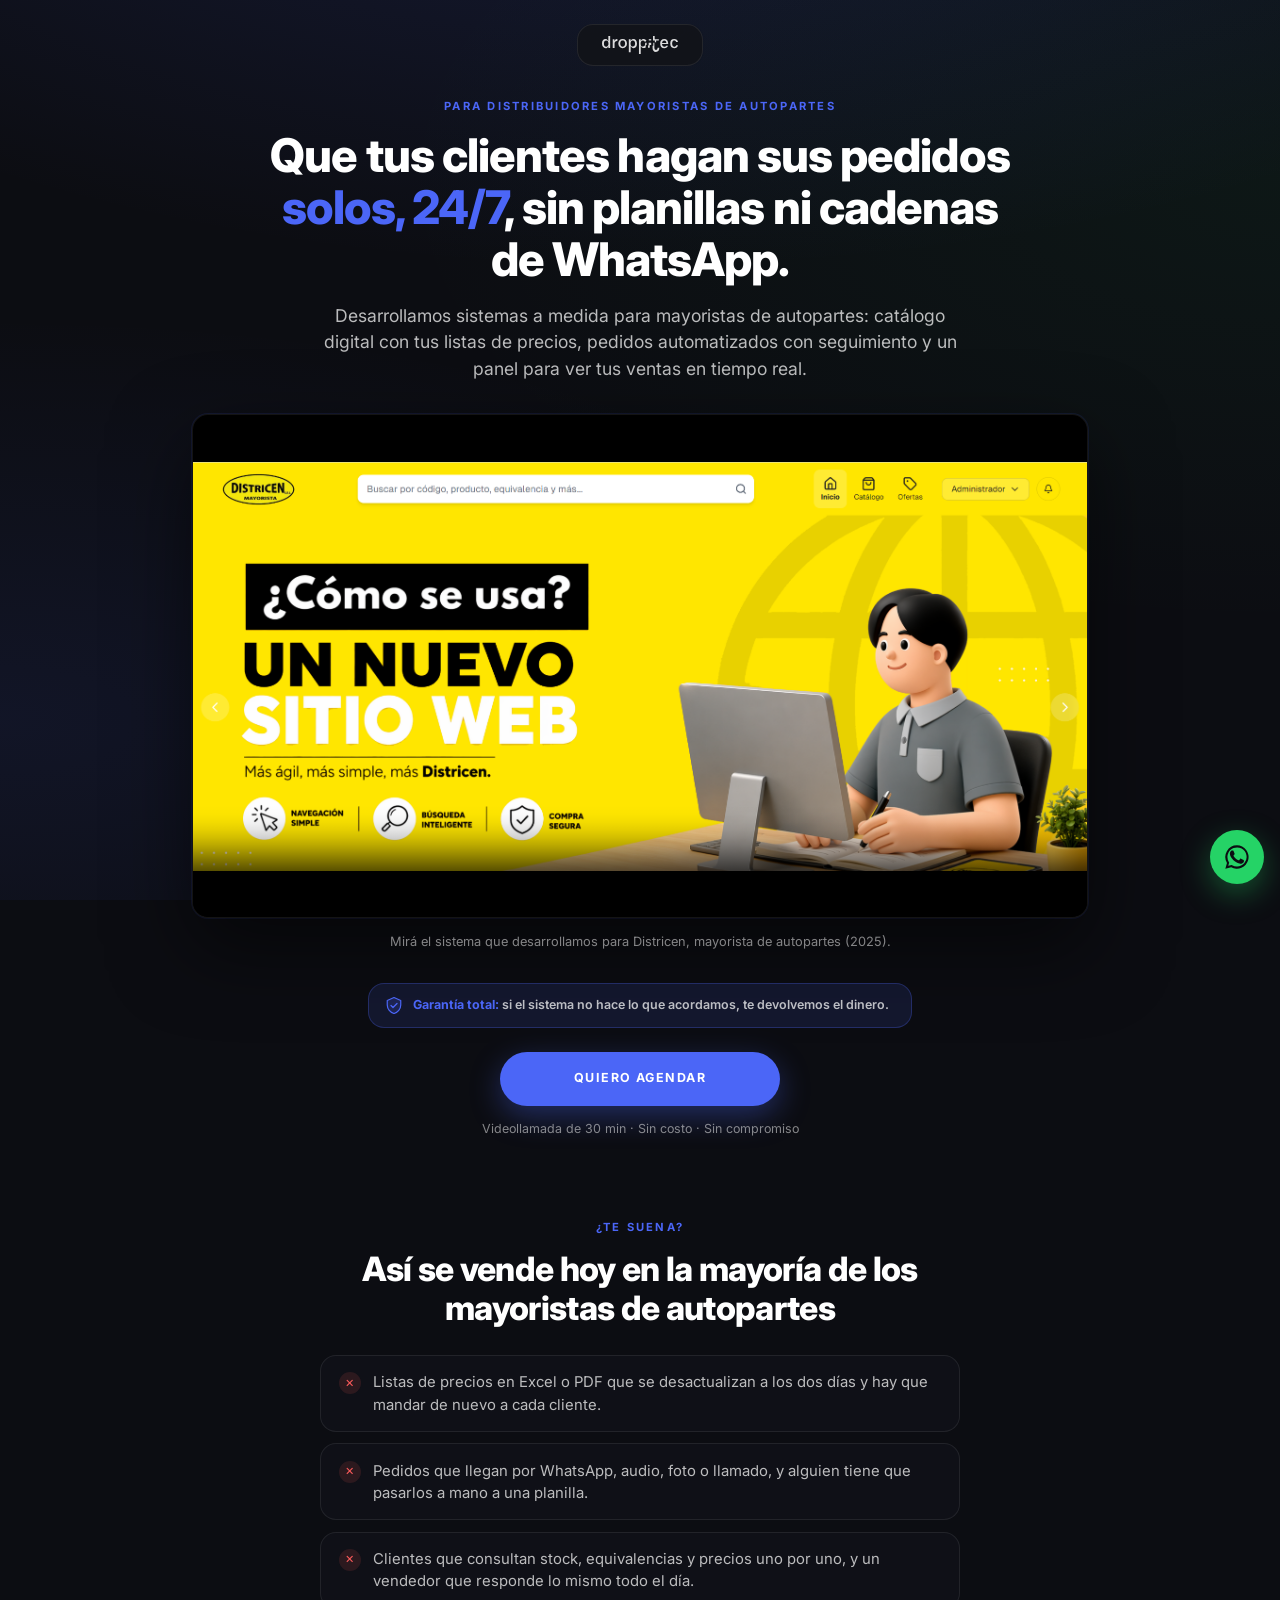
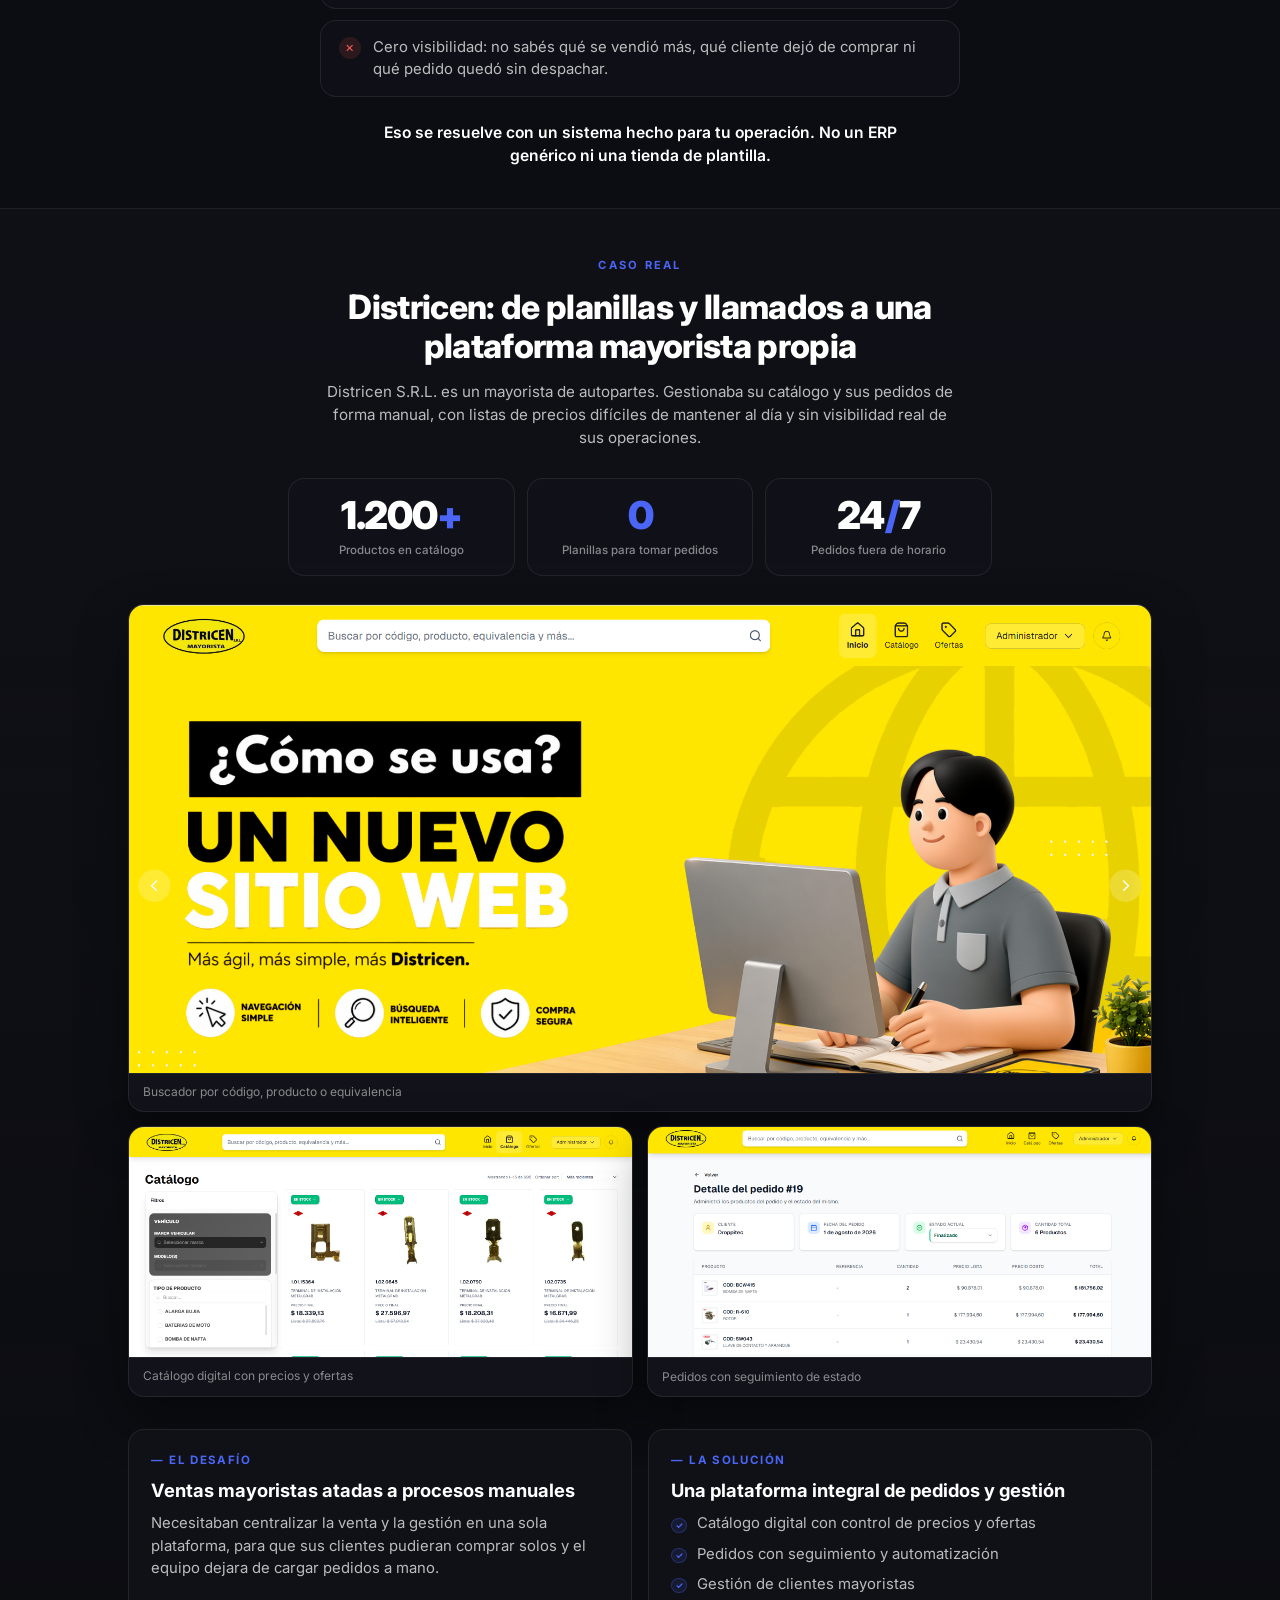
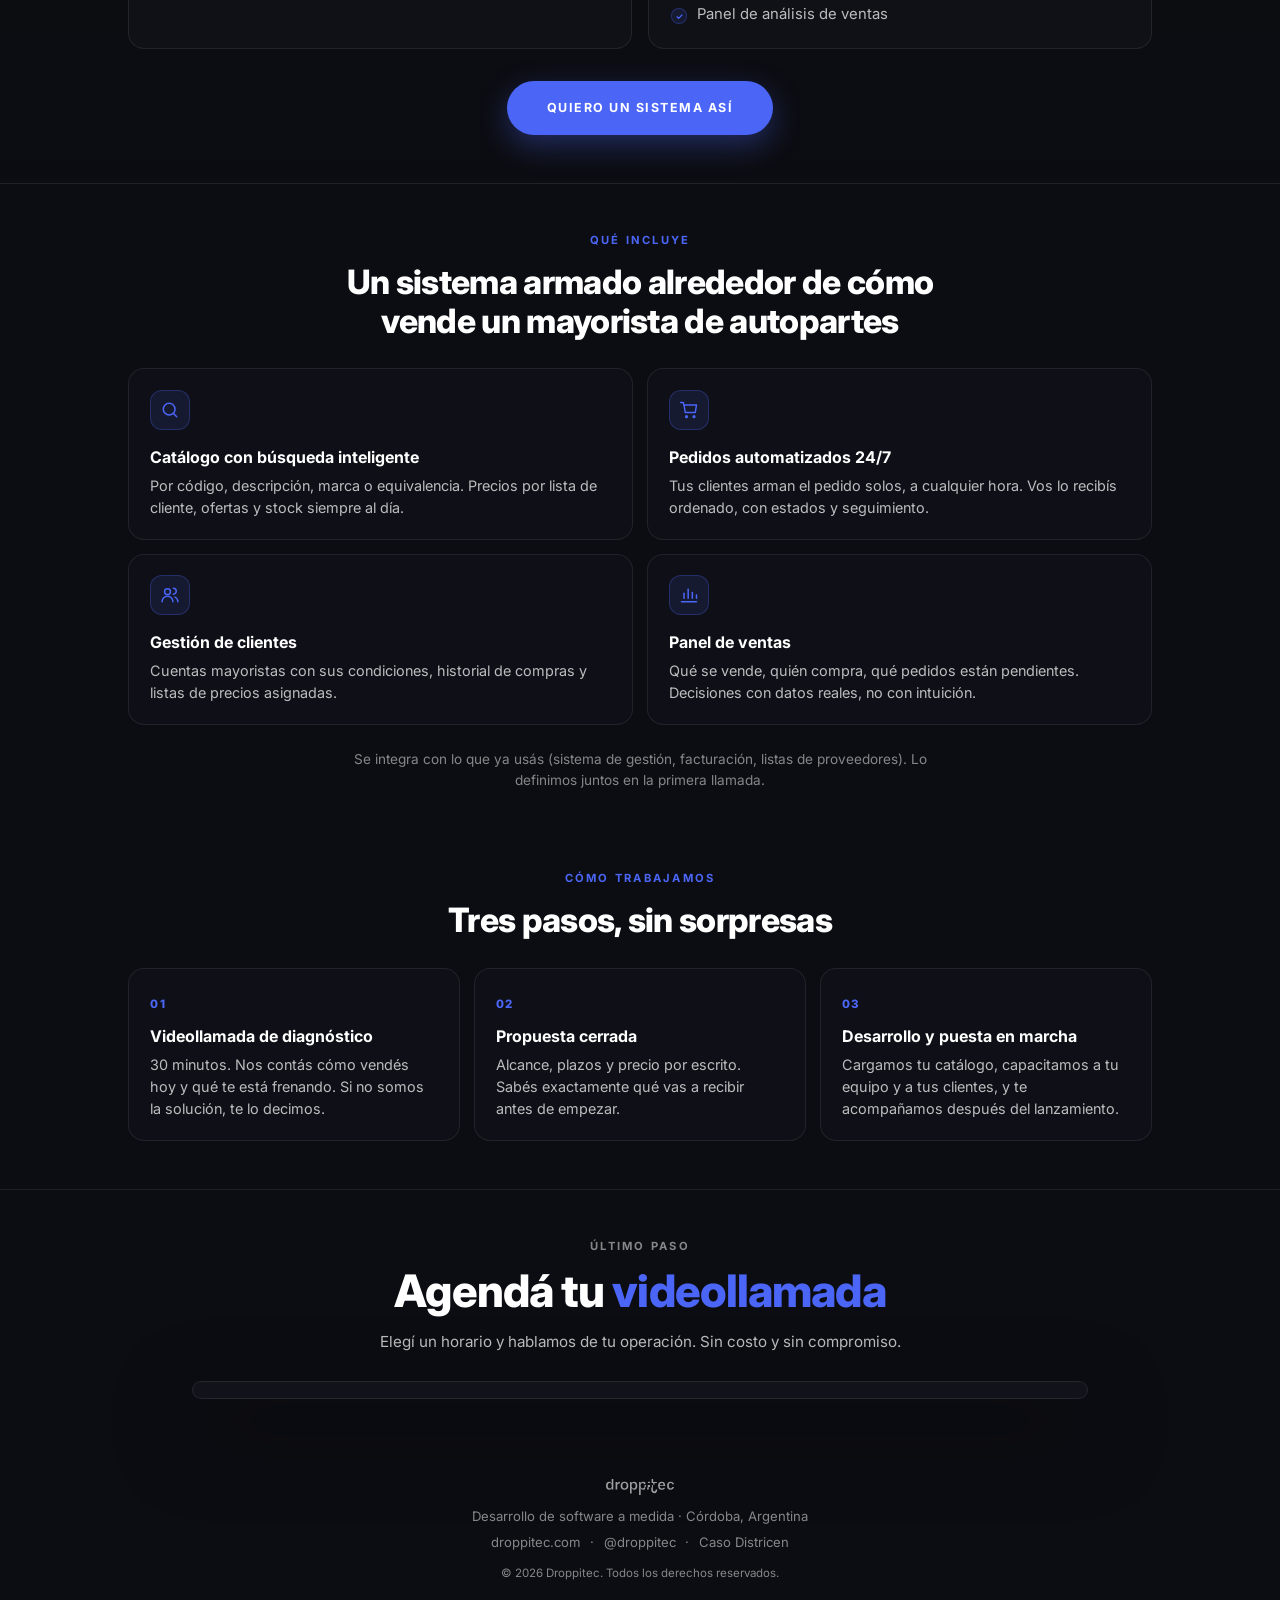
==== index.html @ 531bd997 "landing embudo" ====
<!DOCTYPE html>
<html lang="es">
<head>
  <meta charset="UTF-8">
  <meta name="viewport" content="width=device-width, initial-scale=1.0">
  <title>Sistemas para mayoristas de autopartes | Droppitec</title>
  <meta name="description" content="Desarrollamos sistemas a medida para distribuidores mayoristas de autopartes: catálogo digital, pedidos automatizados 24/7, gestión de clientes y panel de ventas. Caso real: Districen.">
  <meta property="og:title" content="Sistemas a medida para mayoristas de autopartes | Droppitec">
  <meta property="og:description" content="Que tus clientes hagan sus pedidos solos, 24/7, sin planillas ni WhatsApp. Mirá cómo lo hicimos con Districen.">
  <meta property="og:type" content="website">
  <link rel="icon" href="assets/favicon.svg" type="image/svg+xml">
  <link rel="preconnect" href="https://fonts.googleapis.com">
  <link rel="preconnect" href="https://fonts.gstatic.com" crossorigin>
  <link href="https://fonts.googleapis.com/css2?family=Inter:wght@400;500;600;700;800;900&display=swap" rel="stylesheet">
  <link rel="stylesheet" href="styles.css">
</head>
<body>
  <div class="bg"></div>

  <main class="root">

    <!-- BADGE -->
    <section class="section section-badge">
      <div class="inner">
        <a class="badge" href="https://droppitec.com" target="_blank" rel="noopener">
          <img src="assets/droppitec-logo-blanco.svg" alt="Droppitec" class="badge-logo">
        </a>
      </div>
    </section>

    <!-- HERO -->
    <section class="section section-hero">
      <div class="inner">
        <p class="eyebrow">Para distribuidores mayoristas de autopartes</p>
        <h1 class="h1">
          Que tus clientes hagan sus pedidos <span class="accent">solos, 24/7</span>,
          sin planillas ni cadenas de WhatsApp.
        </h1>
        <p class="lead">
          Desarrollamos sistemas a medida para mayoristas de autopartes: catálogo digital con tus listas de precios,
          pedidos automatizados con seguimiento y un panel para ver tus ventas en tiempo real.
        </p>
      </div>
    </section>

    <!-- VSL -->
    <section class="section section-vsl">
      <div class="inner">
        <div class="vsl-wrap" id="vsl">
          <!--
            Reemplazá el <video> por el embed de tu VSL (YouTube, Vimeo, Vturb, etc.).
            Mientras tanto, se muestra el video de portada del caso Districen.
          -->
          <video class="vsl-video" controls playsinline preload="metadata" poster="assets/districen-home1.png">
            <source src="assets/districen-portada.mp4" type="video/mp4">
            Tu navegador no soporta video HTML5.
          </video>
        </div>
        <p class="vsl-caption">Mirá el sistema que desarrollamos para Districen, mayorista de autopartes (2025).</p>
      </div>
    </section>

    <!-- GUARANTEE -->
    <section class="section section-guarantee">
      <div class="inner">
        <div class="guarantee-card">
          <svg class="guarantee-icon" viewBox="0 0 18 18" fill="none" xmlns="http://www.w3.org/2000/svg" aria-hidden="true">
            <path d="M9 1.5L2.25 4.5V9C2.25 12.9 5.25 16.55 9 17.5C12.75 16.55 15.75 12.9 15.75 9V4.5L9 1.5Z" fill="rgba(75,102,247,0.18)" stroke="currentColor" stroke-width="1.2" stroke-linejoin="round"/>
            <path d="M6 9.5L8 11.5L12 7.5" stroke="currentColor" stroke-width="1.3" stroke-linecap="round" stroke-linejoin="round"/>
          </svg>
          <p class="guarantee-title"><strong>Garantía total:</strong> si el sistema no hace lo que acordamos, te devolvemos el dinero.</p>
        </div>
      </div>
    </section>

    <!-- CTA -->
    <section class="section section-cta">
      <div class="inner">
        <a class="btn btn-wide" href="#agendar">Quiero agendar</a>
        <p class="cta-note">Videollamada de 30 min · Sin costo · Sin compromiso</p>
      </div>
    </section>

    <!-- PAINS -->
    <section class="section section-pains">
      <div class="inner">
        <p class="eyebrow">¿Te suena?</p>
        <h2 class="h2">Así se vende hoy en la mayoría de los mayoristas de autopartes</h2>
        <ul class="pain-list">
          <li class="pain">
            <span class="pain-x" aria-hidden="true">✕</span>
            <span>Listas de precios en Excel o PDF que se desactualizan a los dos días y hay que mandar de nuevo a cada cliente.</span>
          </li>
          <li class="pain">
            <span class="pain-x" aria-hidden="true">✕</span>
            <span>Pedidos que llegan por WhatsApp, audio, foto o llamado, y alguien tiene que pasarlos a mano a una planilla.</span>
          </li>
          <li class="pain">
            <span class="pain-x" aria-hidden="true">✕</span>
            <span>Clientes que consultan stock, equivalencias y precios uno por uno, y un vendedor que responde lo mismo todo el día.</span>
          </li>
          <li class="pain">
            <span class="pain-x" aria-hidden="true">✕</span>
            <span>Cero visibilidad: no sabés qué se vendió más, qué cliente dejó de comprar ni qué pedido quedó sin despachar.</span>
          </li>
        </ul>
        <p class="pain-close">Eso se resuelve con un sistema hecho para tu operación. No un ERP genérico ni una tienda de plantilla.</p>
      </div>
    </section>

    <!-- CASE STUDY: DISTRICEN -->
    <section class="section section-case" id="districen">
      <div class="inner inner-wide">
        <p class="eyebrow">Caso real</p>
        <h2 class="h2">Districen: de planillas y llamados a una plataforma mayorista propia</h2>
        <p class="lead lead-sm">
          Districen S.R.L. es un mayorista de autopartes. Gestionaba su catálogo y sus pedidos de forma manual,
          con listas de precios difíciles de mantener al día y sin visibilidad real de sus operaciones.
        </p>

        <div class="metrics">
          <div class="metric">
            <span class="metric-value">1.200<span class="accent">+</span></span>
            <span class="metric-label">Productos en catálogo</span>
          </div>
          <div class="metric">
            <span class="metric-value"><span class="accent">0</span></span>
            <span class="metric-label">Planillas para tomar pedidos</span>
          </div>
          <div class="metric">
            <span class="metric-value">24<span class="accent">/</span>7</span>
            <span class="metric-label">Pedidos fuera de horario</span>
          </div>
        </div>

        <div class="shots">
          <figure class="shot shot-main">
            <img src="assets/districen-home1.png" alt="Portal de Districen: inicio con buscador por código, producto y equivalencia" loading="lazy">
            <figcaption>Buscador por código, producto o equivalencia</figcaption>
          </figure>
          <figure class="shot">
            <img src="assets/districen-productos.png" alt="Catálogo de productos de Districen con precios y stock" loading="lazy">
            <figcaption>Catálogo digital con precios y ofertas</figcaption>
          </figure>
          <figure class="shot">
            <img src="assets/districen-pedidos.png" alt="Detalle de pedido en el sistema de Districen con estado y productos" loading="lazy">
            <figcaption>Pedidos con seguimiento de estado</figcaption>
          </figure>
        </div>

        <div class="case-cols">
          <div class="case-col">
            <p class="case-kicker">— El desafío</p>
            <h3 class="h3">Ventas mayoristas atadas a procesos manuales</h3>
            <p class="case-text">
              Necesitaban centralizar la venta y la gestión en una sola plataforma, para que sus clientes
              pudieran comprar solos y el equipo dejara de cargar pedidos a mano.
            </p>
          </div>
          <div class="case-col">
            <p class="case-kicker">— La solución</p>
            <h3 class="h3">Una plataforma integral de pedidos y gestión</h3>
            <ul class="check-list">
              <li>Catálogo digital con control de precios y ofertas</li>
              <li>Pedidos con seguimiento y automatización</li>
              <li>Gestión de clientes mayoristas</li>
              <li>Panel de análisis de ventas</li>
            </ul>
          </div>
        </div>

        <a class="btn" href="#agendar">Quiero un sistema así</a>
      </div>
    </section>

    <!-- WHAT'S INCLUDED -->
    <section class="section section-features">
      <div class="inner inner-wide">
        <p class="eyebrow">Qué incluye</p>
        <h2 class="h2">Un sistema armado alrededor de cómo vende un mayorista de autopartes</h2>
        <div class="features">
          <div class="feature">
            <div class="feature-icon" aria-hidden="true">
              <svg viewBox="0 0 24 24" fill="none" stroke="currentColor" stroke-width="1.8" stroke-linecap="round" stroke-linejoin="round"><circle cx="11" cy="11" r="7"/><path d="m20 20-3.5-3.5"/></svg>
            </div>
            <h3 class="feature-title">Catálogo con búsqueda inteligente</h3>
            <p class="feature-text">Por código, descripción, marca o equivalencia. Precios por lista de cliente, ofertas y stock siempre al día.</p>
          </div>
          <div class="feature">
            <div class="feature-icon" aria-hidden="true">
              <svg viewBox="0 0 24 24" fill="none" stroke="currentColor" stroke-width="1.8" stroke-linecap="round" stroke-linejoin="round"><path d="M6 6h15l-1.5 9h-12z"/><path d="M6 6 5 3H2"/><circle cx="9" cy="20" r="1"/><circle cx="18" cy="20" r="1"/></svg>
            </div>
            <h3 class="feature-title">Pedidos automatizados 24/7</h3>
            <p class="feature-text">Tus clientes arman el pedido solos, a cualquier hora. Vos lo recibís ordenado, con estados y seguimiento.</p>
          </div>
          <div class="feature">
            <div class="feature-icon" aria-hidden="true">
              <svg viewBox="0 0 24 24" fill="none" stroke="currentColor" stroke-width="1.8" stroke-linecap="round" stroke-linejoin="round"><circle cx="9" cy="8" r="3.5"/><path d="M2.5 20a6.5 6.5 0 0 1 13 0"/><path d="M16 4a3.5 3.5 0 0 1 0 7"/><path d="M18 14.5a6.5 6.5 0 0 1 3.5 5.5"/></svg>
            </div>
            <h3 class="feature-title">Gestión de clientes</h3>
            <p class="feature-text">Cuentas mayoristas con sus condiciones, historial de compras y listas de precios asignadas.</p>
          </div>
          <div class="feature">
            <div class="feature-icon" aria-hidden="true">
              <svg viewBox="0 0 24 24" fill="none" stroke="currentColor" stroke-width="1.8" stroke-linecap="round" stroke-linejoin="round"><path d="M3 20h18"/><path d="M6 16V10"/><path d="M11 16V5"/><path d="M16 16v-7"/><path d="M21 16v-4"/></svg>
            </div>
            <h3 class="feature-title">Panel de ventas</h3>
            <p class="feature-text">Qué se vende, quién compra, qué pedidos están pendientes. Decisiones con datos reales, no con intuición.</p>
          </div>
        </div>
        <p class="features-note">Se integra con lo que ya usás (sistema de gestión, facturación, listas de proveedores). Lo definimos juntos en la primera llamada.</p>
      </div>
    </section>

    <!-- PROCESS -->
    <section class="section section-process">
      <div class="inner inner-wide">
        <p class="eyebrow">Cómo trabajamos</p>
        <h2 class="h2">Tres pasos, sin sorpresas</h2>
        <ol class="steps">
          <li class="step">
            <span class="step-num">01</span>
            <h3 class="step-title">Videollamada de diagnóstico</h3>
            <p class="step-text">30 minutos. Nos contás cómo vendés hoy y qué te está frenando. Si no somos la solución, te lo decimos.</p>
          </li>
          <li class="step">
            <span class="step-num">02</span>
            <h3 class="step-title">Propuesta cerrada</h3>
            <p class="step-text">Alcance, plazos y precio por escrito. Sabés exactamente qué vas a recibir antes de empezar.</p>
          </li>
          <li class="step">
            <span class="step-num">03</span>
            <h3 class="step-title">Desarrollo y puesta en marcha</h3>
            <p class="step-text">Cargamos tu catálogo, capacitamos a tu equipo y a tus clientes, y te acompañamos después del lanzamiento.</p>
          </li>
        </ol>
      </div>
    </section>

    <!-- CALENDAR -->
    <section class="section section-cal" id="agendar">
      <div class="inner">
        <p class="cal-pre">Último paso</p>
        <h2 class="cal-title">Agendá tu <span class="accent">videollamada</span></h2>
        <p class="lead lead-sm">Elegí un horario y hablamos de tu operación. Sin costo y sin compromiso.</p>

        <div class="cal-wrap">
          <div class="cal-inner" id="cal-embed">
            <!-- Acá se monta el calendario de Cal.com. Se configura en CONFIG.calLink (script.js). -->
          </div>
          <div class="cal-fallback" id="cal-fallback">
            <p class="cal-fallback-title">Coordinamos el horario por WhatsApp</p>
            <a class="btn btn-wa" id="wa-link" href="https://wa.me/5493512273833?text=Hola%20Droppitec%2C%20soy%20mayorista%20de%20autopartes%20y%20quiero%20agendar%20una%20videollamada." target="_blank" rel="noopener">
              <svg viewBox="0 0 24 24" fill="currentColor" aria-hidden="true" class="wa-icon"><path d="M17.5 14.4c-.3-.1-1.8-.9-2-1-.3-.1-.5-.1-.7.1-.2.3-.8 1-1 1.2-.2.2-.3.2-.6.1-.3-.1-1.3-.5-2.4-1.5-.9-.8-1.5-1.8-1.7-2.1-.2-.3 0-.5.1-.6l.4-.5c.1-.2.2-.3.3-.5.1-.2 0-.4 0-.5l-.9-2.2c-.2-.6-.5-.5-.7-.5h-.6c-.2 0-.5.1-.8.4-.3.3-1 1-1 2.5s1.1 2.9 1.2 3.1c.1.2 2.1 3.2 5.1 4.5 2.5 1 3 .8 3.6.8.6-.1 1.8-.7 2-1.4.2-.7.2-1.3.2-1.4-.1-.2-.3-.3-.6-.4zM12 2a10 10 0 0 0-8.6 15.1L2 22l5-1.3A10 10 0 1 0 12 2zm0 18.2a8.2 8.2 0 0 1-4.2-1.2l-.3-.2-3 .8.8-2.9-.2-.3A8.2 8.2 0 1 1 12 20.2z"/></svg>
              Escribinos por WhatsApp
            </a>
            <p class="cal-fallback-sub">Respondemos en el día, de lunes a viernes.</p>
          </div>
        </div>
      </div>
    </section>

    <!-- FOOTER -->
    <footer class="section section-footer">
      <div class="inner">
        <img src="assets/droppitec-logo-blanco.svg" alt="Droppitec" class="footer-logo">
        <p class="footer-text">Desarrollo de software a medida · Córdoba, Argentina</p>
        <p class="footer-links">
          <a href="https://droppitec.com" target="_blank" rel="noopener">droppitec.com</a>
          <span aria-hidden="true">·</span>
          <a href="https://instagram.com/droppitec" target="_blank" rel="noopener">@droppitec</a>
          <span aria-hidden="true">·</span>
          <a href="https://droppitec.com/casos-exito/districen" target="_blank" rel="noopener">Caso Districen</a>
        </p>
        <p class="footer-copy">© <span id="year"></span> Droppitec. Todos los derechos reservados.</p>
      </div>
    </footer>

  </main>

  <!-- Sticky WhatsApp on mobile -->
  <a class="wa-float" href="https://wa.me/5493512273833?text=Hola%20Droppitec%2C%20soy%20mayorista%20de%20autopartes%20y%20quiero%20agendar%20una%20videollamada." target="_blank" rel="noopener" aria-label="Escribir por WhatsApp">
    <svg viewBox="0 0 24 24" fill="currentColor" aria-hidden="true"><path d="M17.5 14.4c-.3-.1-1.8-.9-2-1-.3-.1-.5-.1-.7.1-.2.3-.8 1-1 1.2-.2.2-.3.2-.6.1-.3-.1-1.3-.5-2.4-1.5-.9-.8-1.5-1.8-1.7-2.1-.2-.3 0-.5.1-.6l.4-.5c.1-.2.2-.3.3-.5.1-.2 0-.4 0-.5l-.9-2.2c-.2-.6-.5-.5-.7-.5h-.6c-.2 0-.5.1-.8.4-.3.3-1 1-1 2.5s1.1 2.9 1.2 3.1c.1.2 2.1 3.2 5.1 4.5 2.5 1 3 .8 3.6.8.6-.1 1.8-.7 2-1.4.2-.7.2-1.3.2-1.4-.1-.2-.3-.3-.6-.4zM12 2a10 10 0 0 0-8.6 15.1L2 22l5-1.3A10 10 0 1 0 12 2zm0 18.2a8.2 8.2 0 0 1-4.2-1.2l-.3-.2-3 .8.8-2.9-.2-.3A8.2 8.2 0 1 1 12 20.2z"/></svg>
  </a>

  <script src="script.js"></script>
</body>
</html>
---- styles.css ----
/* ─── Tokens ─────────────────────────────────────── */
:root {
  --bg: #0c0d12;
  --bg-elev: #12131a;
  --border: rgba(255, 255, 255, 0.08);
  --text: #ffffff;
  --text-2: rgba(255, 255, 255, 0.72);
  --text-3: rgba(255, 255, 255, 0.5);
  --accent: #4b66f7;
  --accent-hover: #3a52e0;
  --accent-soft: rgba(75, 102, 247, 0.12);
  --accent-border: rgba(75, 102, 247, 0.28);
  --wa: #25d366;
  --wa-hover: #1fb85a;
  --danger: #ff5c5c;
  --radius: 1rem;
  --radius-lg: 1.5rem;
  --font: 'Inter', system-ui, -apple-system, sans-serif;
  --max: 56rem;
  --max-wide: 64rem;
}

/* ─── Base ───────────────────────────────────────── */
*, *::before, *::after { box-sizing: border-box; }

html { scroll-behavior: smooth; }

body {
  margin: 0;
  background: var(--bg);
  color: var(--text);
  font-family: var(--font);
  line-height: 1.5;
  -webkit-font-smoothing: antialiased;
  overflow-x: hidden;
}

h1, h2, h3, p, ul, ol, figure { margin: 0; padding: 0; }
ul, ol { list-style: none; }
img, video { max-width: 100%; display: block; }
a { color: inherit; }

.bg {
  position: fixed;
  inset: 0;
  z-index: 0;
  background-color: var(--bg);
  background-image:
    radial-gradient(ellipse 90% 60% at 50% -30%, rgba(75, 102, 247, 0.18), transparent),
    radial-gradient(ellipse 70% 50% at 100% 20%, rgba(37, 211, 102, 0.05), transparent),
    radial-gradient(ellipse 80% 45% at 0% 80%, rgba(75, 102, 247, 0.09), transparent);
  pointer-events: none;
}

.root {
  position: relative;
  z-index: 1;
  width: 100%;
  padding-bottom: 2rem;
}

/* ─── Layout ─────────────────────────────────────── */
.section {
  display: flex;
  flex-direction: column;
  align-items: center;
  width: 100%;
  padding: 1.25rem 1rem;
}

.inner {
  width: 100%;
  max-width: var(--max);
  display: flex;
  flex-direction: column;
  align-items: center;
  text-align: center;
}

.inner-wide { max-width: var(--max-wide); }

.accent { color: var(--accent); }

/* ─── Type ───────────────────────────────────────── */
.eyebrow {
  font-size: 0.7rem;
  font-weight: 700;
  letter-spacing: 0.2em;
  text-transform: uppercase;
  color: var(--accent);
  margin-bottom: 0.9rem;
}

.h1 {
  font-size: clamp(1.75rem, 5.2vw, 2.9rem);
  font-weight: 800;
  line-height: 1.12;
  letter-spacing: -0.02em;
  max-width: 48rem;
}

.h2 {
  font-size: clamp(1.4rem, 3.6vw, 2.1rem);
  font-weight: 800;
  line-height: 1.15;
  letter-spacing: -0.02em;
  max-width: 40rem;
  margin-bottom: 1rem;
}

.h3 {
  font-size: 1.15rem;
  font-weight: 700;
  line-height: 1.3;
  margin-bottom: 0.6rem;
}

.lead {
  font-size: clamp(0.95rem, 2vw, 1.1rem);
  color: var(--text-2);
  max-width: 40rem;
  margin-top: 1.1rem;
}

.lead-sm {
  font-size: 0.95rem;
  margin-top: 0;
  margin-bottom: 1.75rem;
}


/* ─── Badge ──────────────────────────────────────── */
.section-badge { padding-top: 1.5rem; padding-bottom: 0.25rem; }

.badge {
  display: inline-flex;
  align-items: center;
  border: 1px solid var(--border);
  background: rgba(18, 19, 26, 0.95);
  padding: 0.7rem 1.5rem;
  border-radius: 1rem;
  backdrop-filter: blur(12px);
  text-decoration: none;
}

.badge-logo { height: 18px; width: auto; opacity: 0.85; }

/* ─── Hero ───────────────────────────────────────── */
.section-hero { padding-top: 1.75rem; padding-bottom: 0.5rem; }

/* ─── VSL ────────────────────────────────────────── */
.section-vsl { padding-top: 1.5rem; padding-bottom: 1rem; }

.vsl-wrap {
  width: 100%;
  border-radius: var(--radius);
  overflow: hidden;
  border: 1px solid var(--border);
  background: #000;
  box-shadow: 0 30px 80px rgba(0, 0, 0, 0.55), 0 0 0 1px rgba(75, 102, 247, 0.12);
  aspect-ratio: 16 / 9;
}

.vsl-wrap iframe,
.vsl-video {
  width: 100%;
  height: 100%;
  border: 0;
  object-fit: contain;
}

.vsl-caption {
  font-size: 0.8rem;
  color: var(--text-3);
  margin-top: 0.85rem;
}

/* ─── Guarantee ──────────────────────────────────── */
.section-guarantee { padding-top: 1rem; padding-bottom: 0.75rem; }

.guarantee-card {
  display: inline-flex;
  align-items: center;
  gap: 0.65rem;
  border: 1px solid var(--accent-border);
  border-radius: var(--radius);
  padding: 0.75rem 1.4rem 0.75rem 1rem;
  background: var(--accent-soft);
  max-width: calc(100% - 1rem);
  color: var(--accent);
}

.guarantee-icon { flex-shrink: 0; width: 18px; height: 18px; }

.guarantee-title {
  font-size: 0.78rem;
  font-weight: 600;
  color: var(--text-2);
  line-height: 1.5;
  text-align: left;
}

.guarantee-title strong { color: var(--accent); font-weight: 700; }

/* ─── Buttons ────────────────────────────────────── */
.btn {
  display: inline-flex;
  align-items: center;
  justify-content: center;
  gap: 0.6rem;
  min-height: 54px;
  padding: 0 2.5rem;
  background: var(--accent);
  color: #fff;
  font-weight: 700;
  text-transform: uppercase;
  letter-spacing: 0.12em;
  text-decoration: none;
  border-radius: 9999px;
  cursor: pointer;
  font-size: 0.78rem;
  transition: background 0.2s, transform 0.2s, box-shadow 0.2s;
  box-shadow: 0 10px 30px rgba(75, 102, 247, 0.35);
}

.btn:hover { background: var(--accent-hover); transform: translateY(-1px); }
.btn:active { transform: translateY(0); }

.btn-wide { min-width: 280px; }

.btn-wa { background: var(--wa); color: #0c0d12; box-shadow: 0 10px 30px rgba(37, 211, 102, 0.3); }
.btn-wa:hover { background: var(--wa-hover); }
.wa-icon { width: 18px; height: 18px; }

.section-cta { padding-top: 0.75rem; padding-bottom: 2.5rem; }

.cta-note { font-size: 0.78rem; color: var(--text-3); margin-top: 0.9rem; }

/* ─── Pains ──────────────────────────────────────── */
.section-pains { padding-top: 2.5rem; padding-bottom: 2.5rem; }

.pain-list {
  width: 100%;
  max-width: 40rem;
  display: flex;
  flex-direction: column;
  gap: 0.7rem;
  margin-top: 0.75rem;
  text-align: left;
}

.pain {
  display: flex;
  gap: 0.8rem;
  align-items: flex-start;
  padding: 0.95rem 1.1rem;
  border: 1px solid var(--border);
  border-radius: var(--radius);
  background: rgba(18, 19, 26, 0.7);
  font-size: 0.93rem;
  color: var(--text-2);
}

.pain-x {
  flex-shrink: 0;
  width: 22px;
  height: 22px;
  border-radius: 50%;
  display: inline-flex;
  align-items: center;
  justify-content: center;
  font-size: 0.7rem;
  font-weight: 800;
  color: var(--danger);
  background: rgba(255, 92, 92, 0.12);
  margin-top: 1px;
}

.pain-close {
  margin-top: 1.5rem;
  font-size: 0.98rem;
  font-weight: 600;
  max-width: 34rem;
}

/* ─── Case study ─────────────────────────────────── */
.section-case {
  padding-top: 3rem;
  padding-bottom: 3rem;
  border-top: 1px solid var(--border);
  border-bottom: 1px solid var(--border);
  background: linear-gradient(180deg, rgba(18, 19, 26, 0.6), rgba(12, 13, 18, 0));
}

.metrics {
  display: grid;
  grid-template-columns: repeat(3, 1fr);
  gap: 0.75rem;
  width: 100%;
  max-width: 44rem;
  margin-bottom: 1.75rem;
}

.metric {
  display: flex;
  flex-direction: column;
  align-items: center;
  padding: 1.1rem 0.5rem;
  border: 1px solid var(--border);
  border-radius: var(--radius);
  background: rgba(18, 19, 26, 0.9);
}

.metric-value {
  font-size: clamp(1.6rem, 5vw, 2.4rem);
  font-weight: 900;
  letter-spacing: -0.03em;
  line-height: 1;
}

.metric-label {
  margin-top: 0.5rem;
  font-size: 0.72rem;
  color: var(--text-3);
  font-weight: 500;
  line-height: 1.3;
}

.shots {
  display: grid;
  grid-template-columns: 1fr;
  gap: 0.85rem;
  width: 100%;
  margin-bottom: 2rem;
}

@media (min-width: 720px) {
  .shots { grid-template-columns: 1fr 1fr; }
  .shot-main { grid-column: 1 / -1; }
}

.shot {
  border-radius: var(--radius);
  overflow: hidden;
  border: 1px solid var(--border);
  background: var(--bg-elev);
  box-shadow: 0 20px 50px rgba(0, 0, 0, 0.45);
}

.shot img { width: 100%; height: auto; }

.shot figcaption {
  font-size: 0.75rem;
  color: var(--text-3);
  padding: 0.6rem 0.9rem;
  text-align: left;
  border-top: 1px solid var(--border);
}

.case-cols {
  display: grid;
  grid-template-columns: 1fr;
  gap: 1rem;
  width: 100%;
  text-align: left;
  margin-bottom: 2rem;
}

@media (min-width: 720px) { .case-cols { grid-template-columns: 1fr 1fr; } }

.case-col {
  padding: 1.4rem;
  border: 1px solid var(--border);
  border-radius: var(--radius);
  background: rgba(18, 19, 26, 0.8);
}

.case-kicker {
  font-size: 0.72rem;
  font-weight: 700;
  letter-spacing: 0.12em;
  text-transform: uppercase;
  color: var(--accent);
  margin-bottom: 0.6rem;
}

.case-text { font-size: 0.93rem; color: var(--text-2); }

.check-list { display: flex; flex-direction: column; gap: 0.5rem; }

.check-list li {
  position: relative;
  padding-left: 1.6rem;
  font-size: 0.93rem;
  color: var(--text-2);
}

.check-list li::before {
  content: "";
  position: absolute;
  left: 0;
  top: 0.35em;
  width: 0.95rem;
  height: 0.95rem;
  border-radius: 50%;
  background: var(--accent-soft) url("data:image/svg+xml,%3Csvg xmlns='http://www.w3.org/2000/svg' viewBox='0 0 18 18' fill='none'%3E%3Cpath d='M5 9.5l2.5 2.5L13 6.5' stroke='%234b66f7' stroke-width='2' stroke-linecap='round' stroke-linejoin='round'/%3E%3C/svg%3E") center / 80% no-repeat;
  border: 1px solid var(--accent-border);
}

/* ─── Features ───────────────────────────────────── */
.section-features { padding-top: 3rem; padding-bottom: 2.5rem; }

.features {
  display: grid;
  grid-template-columns: 1fr;
  gap: 0.85rem;
  width: 100%;
  text-align: left;
  margin-top: 0.75rem;
}

@media (min-width: 640px) { .features { grid-template-columns: 1fr 1fr; } }

.feature {
  padding: 1.3rem;
  border: 1px solid var(--border);
  border-radius: var(--radius);
  background: rgba(18, 19, 26, 0.7);
}

.feature-icon {
  width: 40px;
  height: 40px;
  border-radius: 12px;
  display: inline-flex;
  align-items: center;
  justify-content: center;
  background: var(--accent-soft);
  border: 1px solid var(--accent-border);
  color: var(--accent);
  margin-bottom: 0.9rem;
}

.feature-icon svg { width: 20px; height: 20px; }

.feature-title { font-size: 1rem; font-weight: 700; margin-bottom: 0.4rem; }
.feature-text { font-size: 0.9rem; color: var(--text-2); }

.features-note {
  margin-top: 1.5rem;
  font-size: 0.85rem;
  color: var(--text-3);
  max-width: 36rem;
}

/* ─── Process ────────────────────────────────────── */
.section-process { padding-top: 2.5rem; padding-bottom: 3rem; }

.steps {
  display: grid;
  grid-template-columns: 1fr;
  gap: 0.85rem;
  width: 100%;
  text-align: left;
  margin-top: 0.75rem;
  counter-reset: step;
}

@media (min-width: 720px) { .steps { grid-template-columns: repeat(3, 1fr); } }

.step {
  padding: 1.3rem;
  border: 1px solid var(--border);
  border-radius: var(--radius);
  background: rgba(18, 19, 26, 0.7);
}

.step-num {
  display: inline-block;
  font-size: 0.72rem;
  font-weight: 800;
  letter-spacing: 0.15em;
  color: var(--accent);
  margin-bottom: 0.7rem;
}

.step-title { font-size: 1rem; font-weight: 700; margin-bottom: 0.4rem; }
.step-text { font-size: 0.9rem; color: var(--text-2); }

/* ─── Calendar ───────────────────────────────────── */
.section-cal {
  padding-top: 3rem;
  padding-bottom: 3rem;
  border-top: 1px solid var(--border);
}

.cal-pre {
  font-size: 0.7rem;
  font-weight: 700;
  letter-spacing: 0.2em;
  text-transform: uppercase;
  color: var(--text-3);
  margin-bottom: 0.75rem;
}

.cal-title {
  font-size: clamp(1.8rem, 5vw, 2.8rem);
  font-weight: 800;
  line-height: 1.1;
  letter-spacing: -0.02em;
  margin-bottom: 0.9rem;
}

.cal-wrap {
  width: 100%;
  border: 1px solid var(--border);
  border-radius: var(--radius-lg);
  background: var(--bg-elev);
  overflow: hidden;
  box-shadow: 0 30px 80px rgba(0, 0, 0, 0.5);
}

.cal-inner { width: 100%; display: none; }
.cal-inner.is-active { display: block; padding: 0.5rem; }
.cal-inner iframe { width: 100%; min-height: 700px; border: 0; display: block; }

.cal-fallback {
  display: flex;
  flex-direction: column;
  align-items: center;
  gap: 0.9rem;
  padding: 2.5rem 1.25rem;
}

.cal-fallback.is-hidden { display: none; }

.cal-fallback-title { font-size: 1.05rem; font-weight: 700; }
.cal-fallback-sub { font-size: 0.8rem; color: var(--text-3); }

/* ─── Footer ─────────────────────────────────────── */
.section-footer { padding-top: 2rem; padding-bottom: 5rem; gap: 0.5rem; }

.footer-logo { height: 16px; width: auto; opacity: 0.6; margin-bottom: 0.75rem; }
.footer-text { font-size: 0.82rem; color: var(--text-3); }

.footer-links {
  display: flex;
  gap: 0.6rem;
  font-size: 0.82rem;
  color: var(--text-3);
  margin-top: 0.4rem;
  flex-wrap: wrap;
  justify-content: center;
}

.footer-links a { text-decoration: none; }
.footer-links a:hover { color: var(--text); }

.footer-copy { font-size: 0.72rem; color: var(--text-3); margin-top: 0.75rem; }

/* ─── Floating WhatsApp ──────────────────────────── */
.wa-float {
  position: fixed;
  right: 1rem;
  bottom: 1rem;
  z-index: 50;
  width: 54px;
  height: 54px;
  border-radius: 50%;
  background: var(--wa);
  color: #0c0d12;
  display: inline-flex;
  align-items: center;
  justify-content: center;
  box-shadow: 0 10px 30px rgba(37, 211, 102, 0.35);
  transition: transform 0.2s, background 0.2s;
}

.wa-float:hover { background: var(--wa-hover); transform: translateY(-2px); }
.wa-float svg { width: 28px; height: 28px; }

/* ─── Gracias ────────────────────────────────────── */
.section-thanks { padding-top: 2.5rem; padding-bottom: 3rem; }

.thanks-check {
  width: 64px;
  height: 64px;
  border-radius: 50%;
  display: inline-flex;
  align-items: center;
  justify-content: center;
  background: var(--accent-soft);
  border: 1px solid var(--accent-border);
  color: var(--accent);
  margin-bottom: 1.5rem;
  box-shadow: 0 0 0 10px rgba(75, 102, 247, 0.06);
}

.thanks-check svg { width: 30px; height: 30px; }

.steps-thanks { margin-top: 2rem; margin-bottom: 2rem; }

.thanks-back { margin-top: 1.5rem; font-size: 0.85rem; color: var(--text-3); }
.thanks-back a { color: var(--text-2); }
.thanks-back a:hover { color: var(--text); }
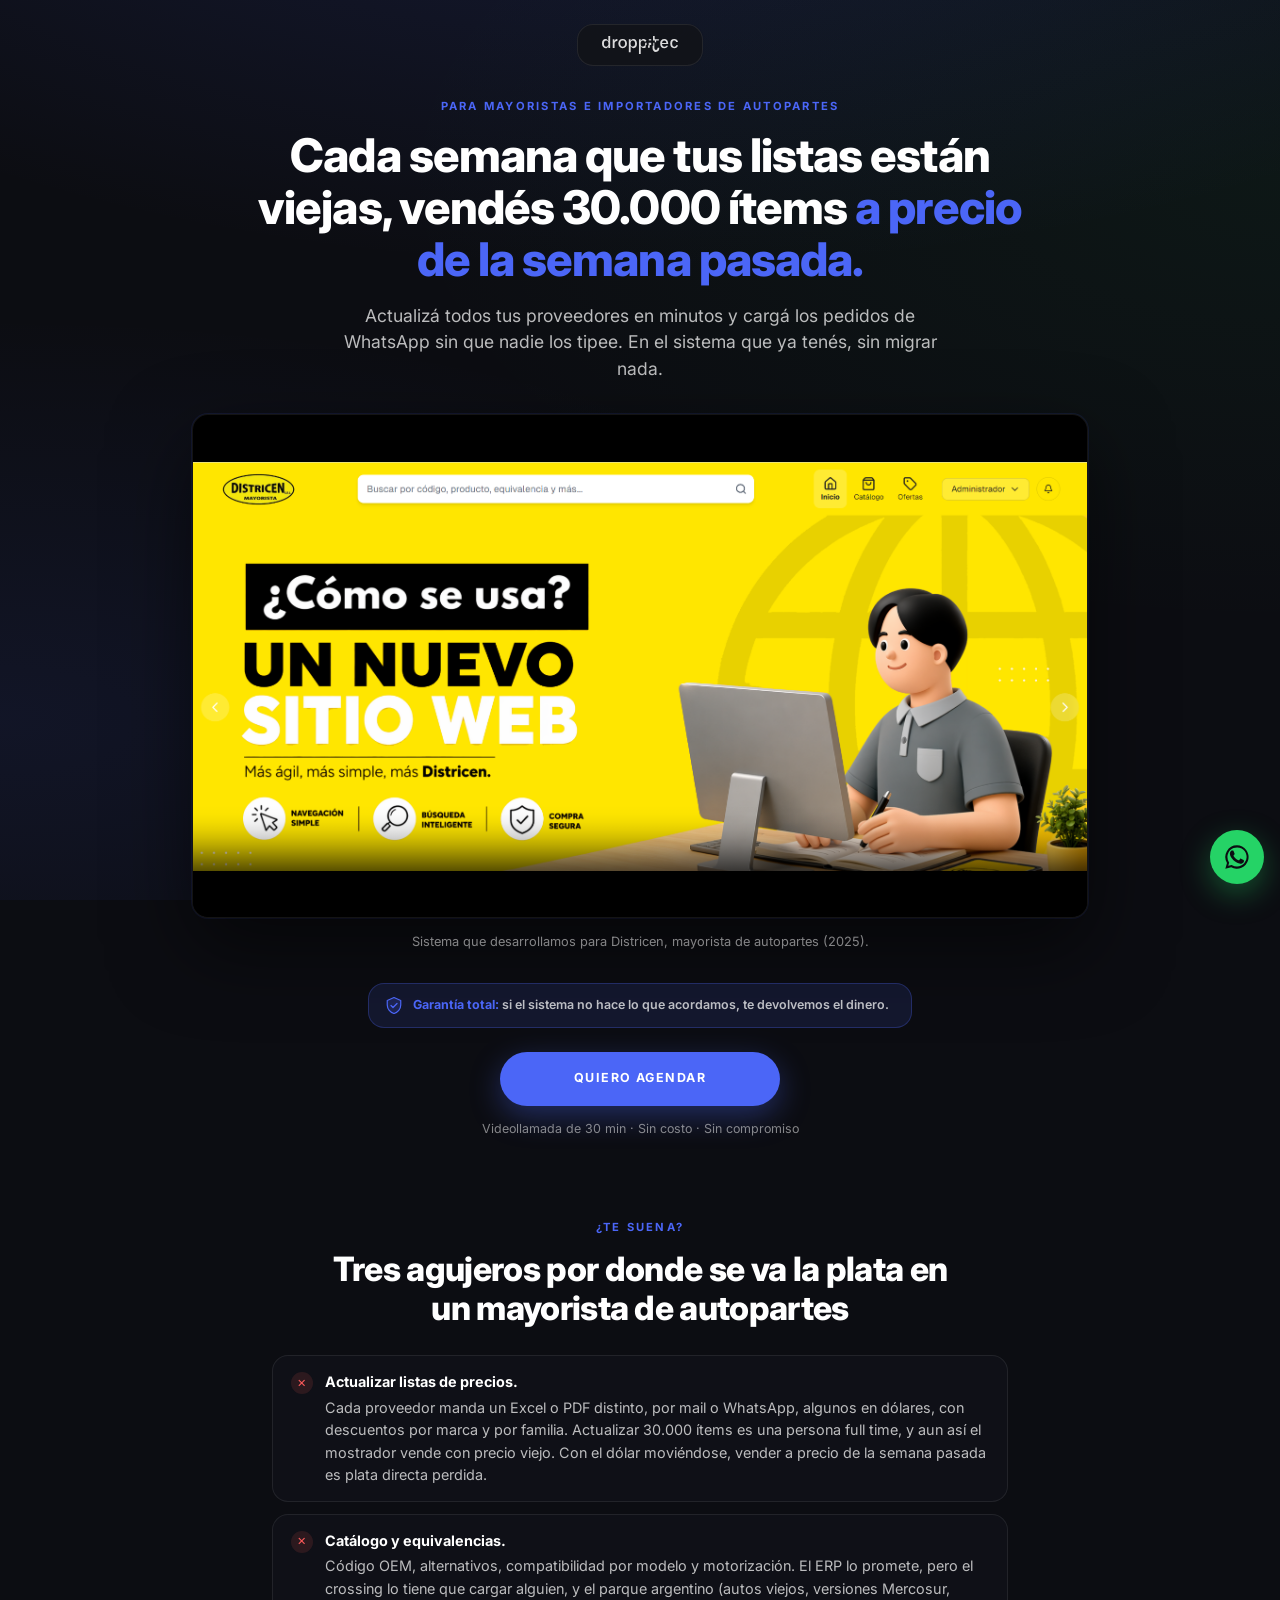
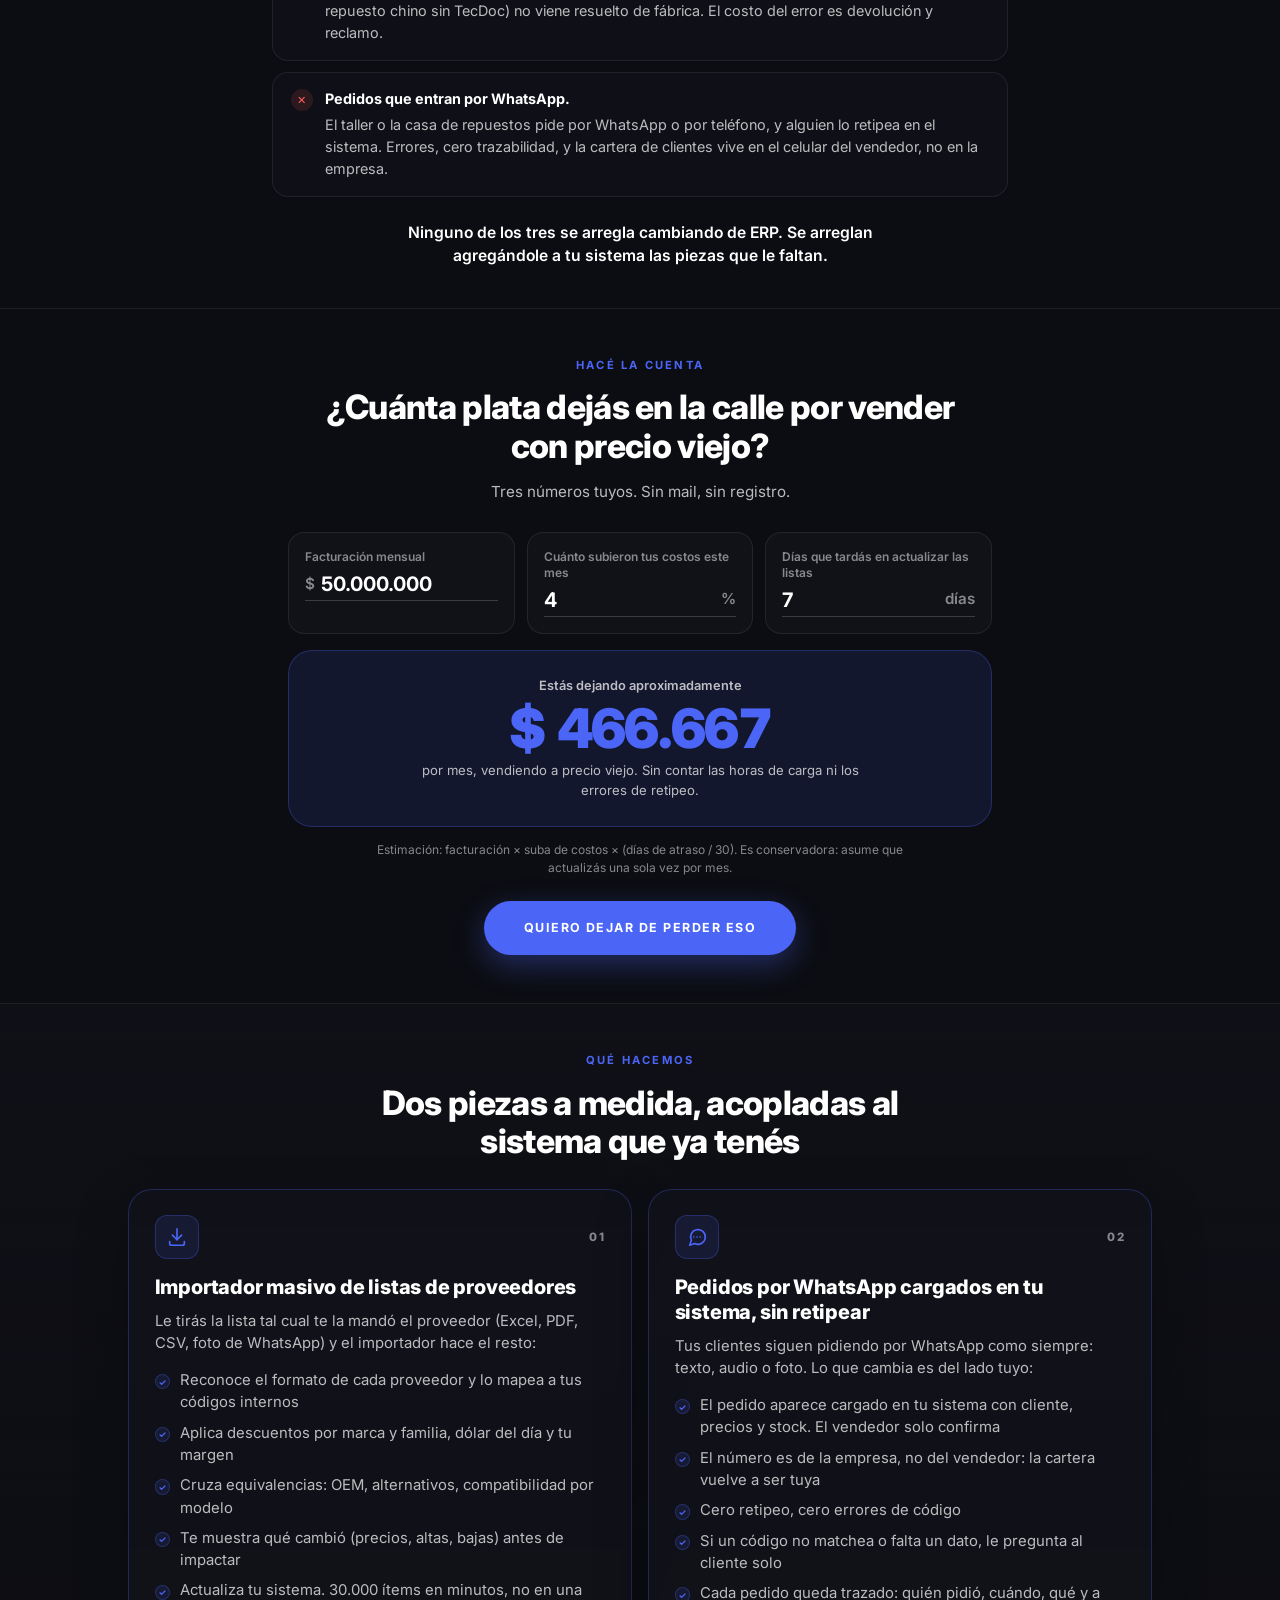
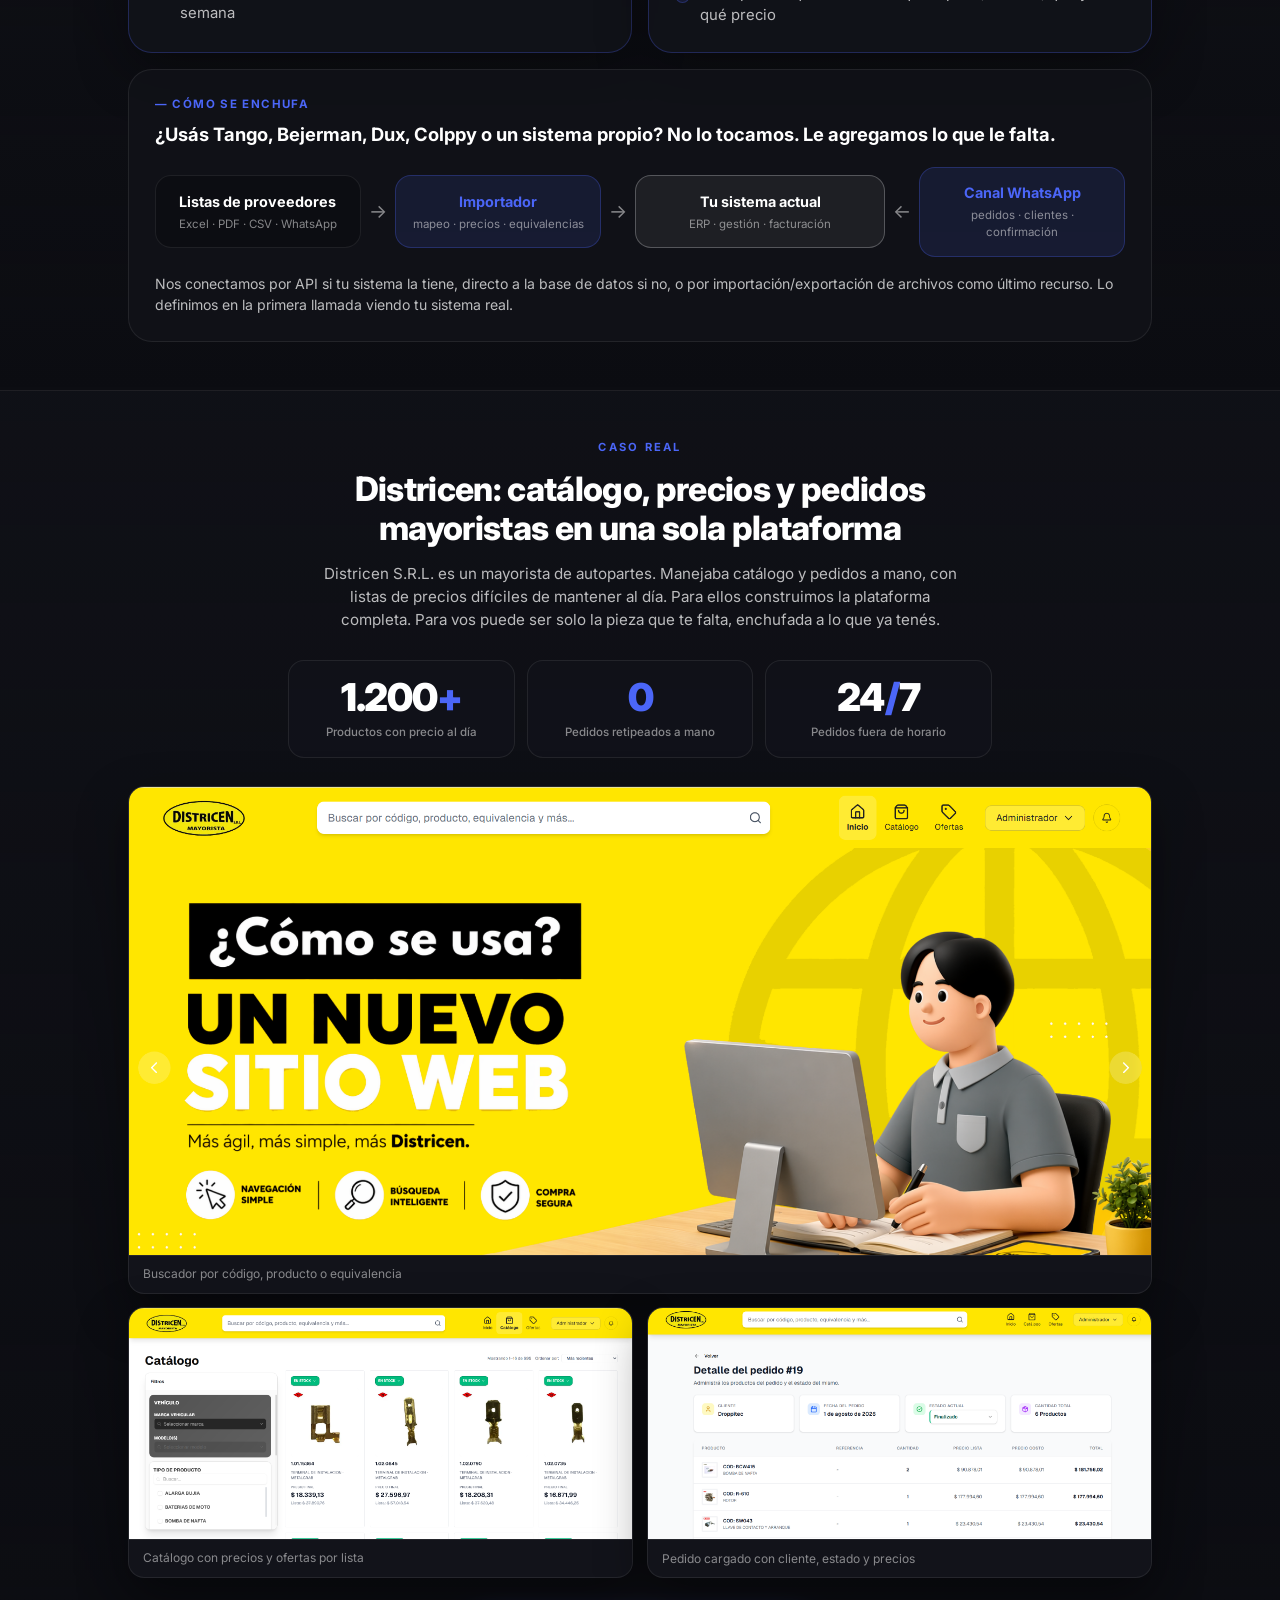
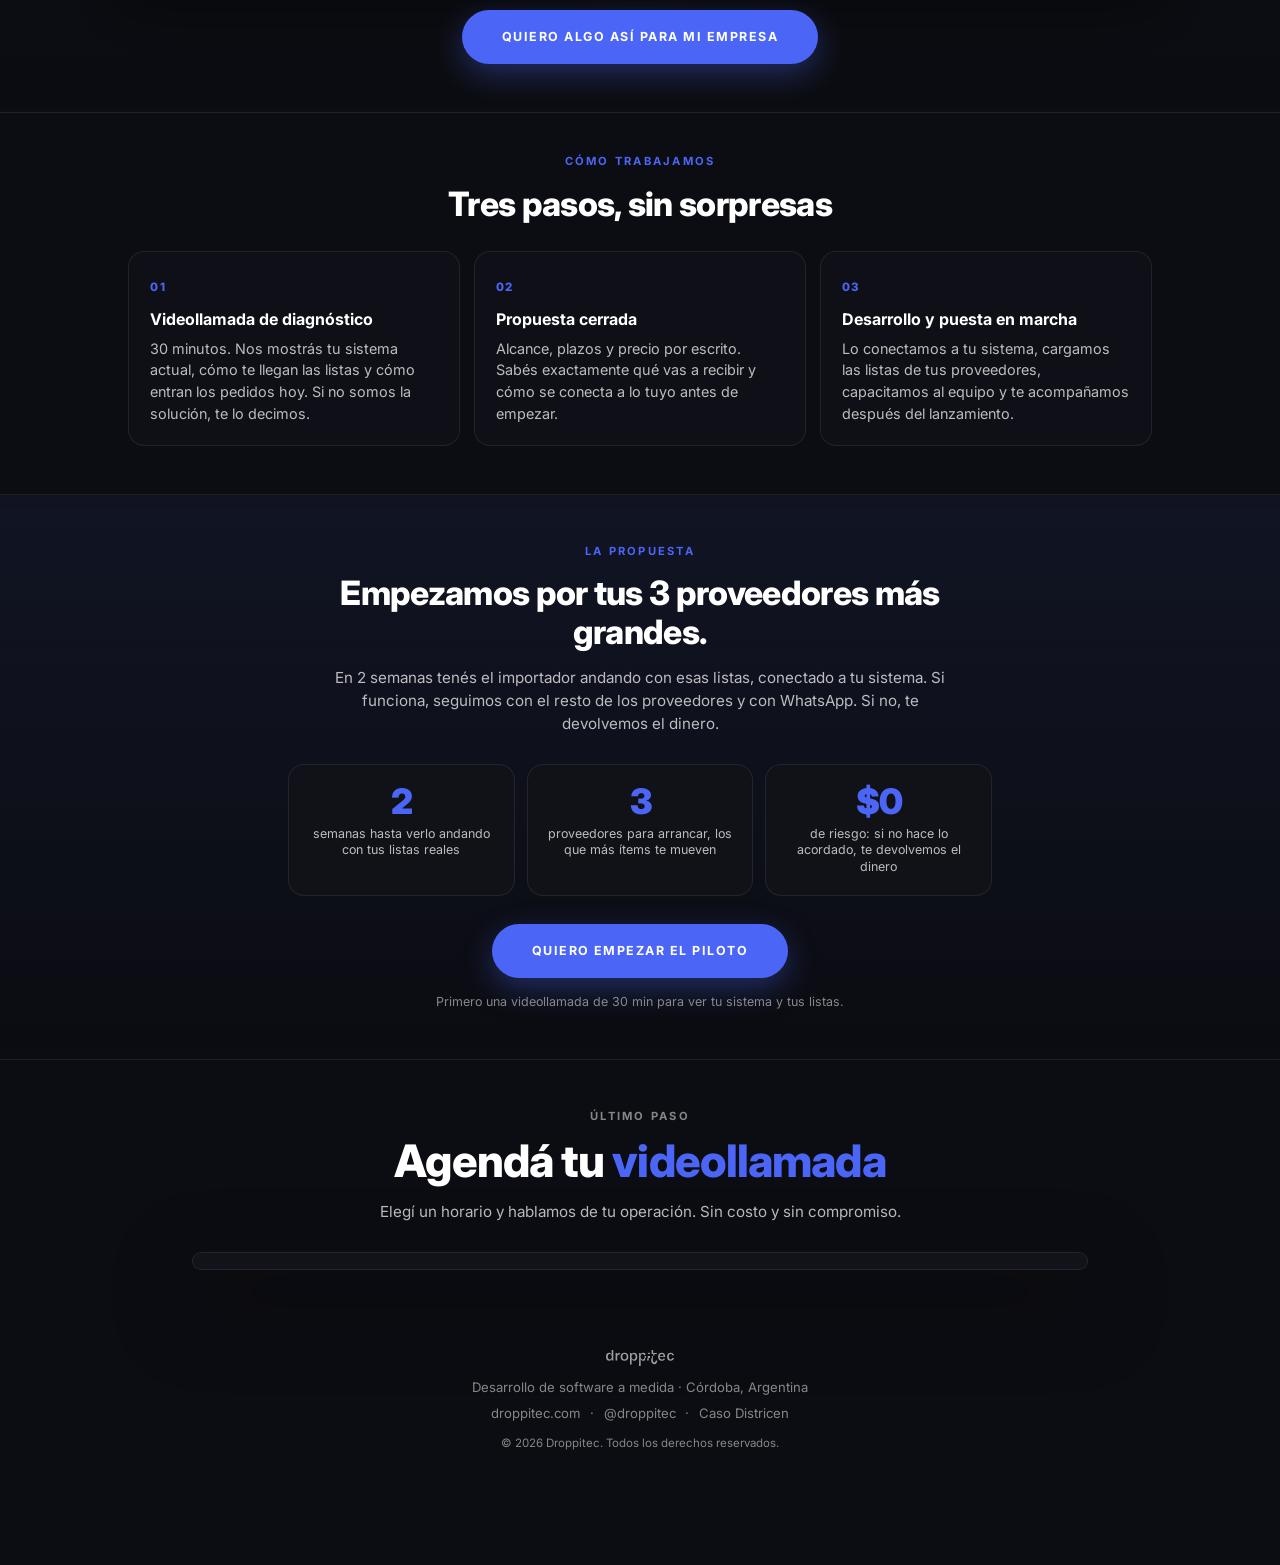
==== commit 3b1ae206: "Reenfocar landing en importador de listas + pedidos WhatsApp + piloto - Hero en clave de plata perdi" ====
--- a/index.html
+++ b/index.html
@@ -3,10 +3,10 @@
 <head>
   <meta charset="UTF-8">
   <meta name="viewport" content="width=device-width, initial-scale=1.0">
-  <title>Sistemas para mayoristas de autopartes | Droppitec</title>
-  <meta name="description" content="Desarrollamos sistemas a medida para distribuidores mayoristas de autopartes: catálogo digital, pedidos automatizados 24/7, gestión de clientes y panel de ventas. Caso real: Districen.">
-  <meta property="og:title" content="Sistemas a medida para mayoristas de autopartes | Droppitec">
-  <meta property="og:description" content="Que tus clientes hagan sus pedidos solos, 24/7, sin planillas ni WhatsApp. Mirá cómo lo hicimos con Districen.">
+  <title>Dejá de vender a precio viejo | Droppitec para mayoristas de autopartes</title>
+  <meta name="description" content="Actualizá las listas de todos tus proveedores en minutos y cargá los pedidos de WhatsApp directo en tu sistema. Nos acoplamos al ERP que ya usás. Desarrollado para mayoristas de autopartes.">
+  <meta property="og:title" content="Listas de proveedores y pedidos de WhatsApp, cargados solos en tu sistema | Droppitec">
+  <meta property="og:description" content="Para mayoristas de autopartes. Importador masivo de listas de precios + pedidos por WhatsApp, enchufados al ERP que ya tenés. Caso real: Districen.">
   <meta property="og:type" content="website">
   <link rel="icon" href="assets/favicon.svg" type="image/svg+xml">
   <link rel="preconnect" href="https://fonts.googleapis.com">
@@ -31,14 +31,14 @@
     <!-- HERO -->
     <section class="section section-hero">
       <div class="inner">
-        <p class="eyebrow">Para distribuidores mayoristas de autopartes</p>
+        <p class="eyebrow">Para mayoristas e importadores de autopartes</p>
         <h1 class="h1">
-          Que tus clientes hagan sus pedidos <span class="accent">solos, 24/7</span>,
-          sin planillas ni cadenas de WhatsApp.
+          Cada semana que tus listas están viejas, vendés 30.000 ítems
+          <span class="accent">a precio de la semana pasada.</span>
         </h1>
         <p class="lead">
-          Desarrollamos sistemas a medida para mayoristas de autopartes: catálogo digital con tus listas de precios,
-          pedidos automatizados con seguimiento y un panel para ver tus ventas en tiempo real.
+          Actualizá todos tus proveedores en minutos y cargá los pedidos de WhatsApp sin que nadie los tipee.
+          En el sistema que ya tenés, sin migrar nada.
         </p>
       </div>
     </section>
@@ -56,7 +56,7 @@
             Tu navegador no soporta video HTML5.
           </video>
         </div>
-        <p class="vsl-caption">Mirá el sistema que desarrollamos para Districen, mayorista de autopartes (2025).</p>
+        <p class="vsl-caption">Sistema que desarrollamos para Districen, mayorista de autopartes (2025).</p>
       </div>
     </section>
 
@@ -85,26 +85,151 @@
     <section class="section section-pains">
       <div class="inner">
         <p class="eyebrow">¿Te suena?</p>
-        <h2 class="h2">Así se vende hoy en la mayoría de los mayoristas de autopartes</h2>
+        <h2 class="h2">Tres agujeros por donde se va la plata en un mayorista de autopartes</h2>
         <ul class="pain-list">
-          <li class="pain">
+          <li class="pain pain-rich">
             <span class="pain-x" aria-hidden="true">✕</span>
-            <span>Listas de precios en Excel o PDF que se desactualizan a los dos días y hay que mandar de nuevo a cada cliente.</span>
-          </li>
-          <li class="pain">
+            <div>
+              <strong>Actualizar listas de precios.</strong>
+              Cada proveedor manda un Excel o PDF distinto, por mail o WhatsApp, algunos en dólares, con descuentos
+              por marca y por familia. Actualizar 30.000 ítems es una persona full time, y aun así el mostrador vende
+              con precio viejo. Con el dólar moviéndose, vender a precio de la semana pasada es plata directa perdida.
+            </div>
+          </li>
+          <li class="pain pain-rich">
             <span class="pain-x" aria-hidden="true">✕</span>
-            <span>Pedidos que llegan por WhatsApp, audio, foto o llamado, y alguien tiene que pasarlos a mano a una planilla.</span>
-          </li>
-          <li class="pain">
+            <div>
+              <strong>Catálogo y equivalencias.</strong>
+              Código OEM, alternativos, compatibilidad por modelo y motorización. El ERP lo promete, pero el crossing lo
+              tiene que cargar alguien, y el parque argentino (autos viejos, versiones Mercosur, repuesto chino sin
+              TecDoc) no viene resuelto de fábrica. El costo del error es devolución y reclamo.
+            </div>
+          </li>
+          <li class="pain pain-rich">
             <span class="pain-x" aria-hidden="true">✕</span>
-            <span>Clientes que consultan stock, equivalencias y precios uno por uno, y un vendedor que responde lo mismo todo el día.</span>
-          </li>
-          <li class="pain">
-            <span class="pain-x" aria-hidden="true">✕</span>
-            <span>Cero visibilidad: no sabés qué se vendió más, qué cliente dejó de comprar ni qué pedido quedó sin despachar.</span>
+            <div>
+              <strong>Pedidos que entran por WhatsApp.</strong>
+              El taller o la casa de repuestos pide por WhatsApp o por teléfono, y alguien lo retipea en el sistema.
+              Errores, cero trazabilidad, y la cartera de clientes vive en el celular del vendedor, no en la empresa.
+            </div>
           </li>
         </ul>
-        <p class="pain-close">Eso se resuelve con un sistema hecho para tu operación. No un ERP genérico ni una tienda de plantilla.</p>
+        <p class="pain-close">Ninguno de los tres se arregla cambiando de ERP. Se arreglan agregándole a tu sistema las piezas que le faltan.</p>
+      </div>
+    </section>
+
+    <!-- CALCULATOR -->
+    <section class="section section-calc" id="calculadora">
+      <div class="inner">
+        <p class="eyebrow">Hacé la cuenta</p>
+        <h2 class="h2">¿Cuánta plata dejás en la calle por vender con precio viejo?</h2>
+        <p class="lead lead-sm">Tres números tuyos. Sin mail, sin registro.</p>
+
+        <form class="calc" id="calc" novalidate>
+          <label class="calc-field">
+            <span class="calc-label">Facturación mensual</span>
+            <span class="calc-input-wrap"><span class="calc-prefix">$</span><input type="text" inputmode="numeric" id="calc-rev" value="50.000.000" autocomplete="off"></span>
+          </label>
+          <label class="calc-field">
+            <span class="calc-label">Cuánto subieron tus costos este mes</span>
+            <span class="calc-input-wrap"><input type="text" inputmode="decimal" id="calc-pct" value="4" autocomplete="off"><span class="calc-suffix">%</span></span>
+          </label>
+          <label class="calc-field">
+            <span class="calc-label">Días que tardás en actualizar las listas</span>
+            <span class="calc-input-wrap"><input type="text" inputmode="numeric" id="calc-days" value="7" autocomplete="off"><span class="calc-suffix">días</span></span>
+          </label>
+        </form>
+
+        <div class="calc-result">
+          <span class="calc-result-label">Estás dejando aproximadamente</span>
+          <span class="calc-result-value" id="calc-out">$ 0</span>
+          <span class="calc-result-sub">por mes, vendiendo a precio viejo. Sin contar las horas de carga ni los errores de retipeo.</span>
+        </div>
+        <p class="calc-note">Estimación: facturación × suba de costos × (días de atraso / 30). Es conservadora: asume que actualizás una sola vez por mes.</p>
+        <a class="btn" href="#agendar">Quiero dejar de perder eso</a>
+      </div>
+    </section>
+
+    <!-- SOLUTIONS -->
+    <section class="section section-solutions" id="solucion">
+      <div class="inner inner-wide">
+        <p class="eyebrow">Qué hacemos</p>
+        <h2 class="h2">Dos piezas a medida, acopladas al sistema que ya tenés</h2>
+
+        <div class="solutions">
+          <article class="solution">
+            <div class="solution-head">
+              <div class="feature-icon" aria-hidden="true">
+                <svg viewBox="0 0 24 24" fill="none" stroke="currentColor" stroke-width="1.8" stroke-linecap="round" stroke-linejoin="round"><path d="M12 3v12"/><path d="m7 10 5 5 5-5"/><path d="M4 17v2a2 2 0 0 0 2 2h12a2 2 0 0 0 2-2v-2"/></svg>
+              </div>
+              <span class="solution-num">01</span>
+            </div>
+            <h3 class="solution-title">Importador masivo de listas de proveedores</h3>
+            <p class="solution-text">
+              Le tirás la lista tal cual te la mandó el proveedor (Excel, PDF, CSV, foto de WhatsApp) y el importador
+              hace el resto:
+            </p>
+            <ul class="check-list">
+              <li>Reconoce el formato de cada proveedor y lo mapea a tus códigos internos</li>
+              <li>Aplica descuentos por marca y familia, dólar del día y tu margen</li>
+              <li>Cruza equivalencias: OEM, alternativos, compatibilidad por modelo</li>
+              <li>Te muestra qué cambió (precios, altas, bajas) antes de impactar</li>
+              <li>Actualiza tu sistema. 30.000 ítems en minutos, no en una semana</li>
+            </ul>
+          </article>
+
+          <article class="solution">
+            <div class="solution-head">
+              <div class="feature-icon" aria-hidden="true">
+                <svg viewBox="0 0 24 24" fill="none" stroke="currentColor" stroke-width="1.8" stroke-linecap="round" stroke-linejoin="round"><path d="M21 12a8 8 0 0 1-11.6 7.1L4 21l1.9-5.4A8 8 0 1 1 21 12z"/><path d="M8.5 12h.01M12 12h.01M15.5 12h.01"/></svg>
+              </div>
+              <span class="solution-num">02</span>
+            </div>
+            <h3 class="solution-title">Pedidos por WhatsApp cargados en tu sistema, sin retipear</h3>
+            <p class="solution-text">
+              Tus clientes siguen pidiendo por WhatsApp como siempre: texto, audio o foto. Lo que cambia es del lado
+              tuyo:
+            </p>
+            <ul class="check-list">
+              <li>El pedido aparece cargado en tu sistema con cliente, precios y stock. El vendedor solo confirma</li>
+              <li>El número es de la empresa, no del vendedor: la cartera vuelve a ser tuya</li>
+              <li>Cero retipeo, cero errores de código</li>
+              <li>Si un código no matchea o falta un dato, le pregunta al cliente solo</li>
+              <li>Cada pedido queda trazado: quién pidió, cuándo, qué y a qué precio</li>
+            </ul>
+          </article>
+        </div>
+
+        <!-- INTEGRATION FLOW -->
+        <div class="flow-card">
+          <p class="case-kicker">— Cómo se enchufa</p>
+          <h3 class="h3">¿Usás Tango, Bejerman, Dux, Colppy o un sistema propio? No lo tocamos. Le agregamos lo que le falta.</h3>
+          <div class="flow">
+            <div class="flow-node">
+              <span class="flow-label">Listas de proveedores</span>
+              <span class="flow-sub">Excel · PDF · CSV · WhatsApp</span>
+            </div>
+            <span class="flow-arrow" aria-hidden="true">→</span>
+            <div class="flow-node flow-node-accent">
+              <span class="flow-label">Importador</span>
+              <span class="flow-sub">mapeo · precios · equivalencias</span>
+            </div>
+            <span class="flow-arrow" aria-hidden="true">→</span>
+            <div class="flow-node flow-node-main">
+              <span class="flow-label">Tu sistema actual</span>
+              <span class="flow-sub">ERP · gestión · facturación</span>
+            </div>
+            <span class="flow-arrow" aria-hidden="true">←</span>
+            <div class="flow-node flow-node-accent">
+              <span class="flow-label">Canal WhatsApp</span>
+              <span class="flow-sub">pedidos · clientes · confirmación</span>
+            </div>
+          </div>
+          <p class="flow-note">
+            Nos conectamos por API si tu sistema la tiene, directo a la base de datos si no, o por importación/exportación
+            de archivos como último recurso. Lo definimos en la primera llamada viendo tu sistema real.
+          </p>
+        </div>
       </div>
     </section>
 
@@ -112,20 +237,21 @@
     <section class="section section-case" id="districen">
       <div class="inner inner-wide">
         <p class="eyebrow">Caso real</p>
-        <h2 class="h2">Districen: de planillas y llamados a una plataforma mayorista propia</h2>
+        <h2 class="h2">Districen: catálogo, precios y pedidos mayoristas en una sola plataforma</h2>
         <p class="lead lead-sm">
-          Districen S.R.L. es un mayorista de autopartes. Gestionaba su catálogo y sus pedidos de forma manual,
-          con listas de precios difíciles de mantener al día y sin visibilidad real de sus operaciones.
+          Districen S.R.L. es un mayorista de autopartes. Manejaba catálogo y pedidos a mano, con listas de precios
+          difíciles de mantener al día. Para ellos construimos la plataforma completa. Para vos puede ser solo la pieza
+          que te falta, enchufada a lo que ya tenés.
         </p>
 
         <div class="metrics">
           <div class="metric">
             <span class="metric-value">1.200<span class="accent">+</span></span>
-            <span class="metric-label">Productos en catálogo</span>
+            <span class="metric-label">Productos con precio al día</span>
           </div>
           <div class="metric">
             <span class="metric-value"><span class="accent">0</span></span>
-            <span class="metric-label">Planillas para tomar pedidos</span>
+            <span class="metric-label">Pedidos retipeados a mano</span>
           </div>
           <div class="metric">
             <span class="metric-value">24<span class="accent">/</span>7</span>
@@ -140,75 +266,15 @@
           </figure>
           <figure class="shot">
             <img src="assets/districen-productos.png" alt="Catálogo de productos de Districen con precios y stock" loading="lazy">
-            <figcaption>Catálogo digital con precios y ofertas</figcaption>
+            <figcaption>Catálogo con precios y ofertas por lista</figcaption>
           </figure>
           <figure class="shot">
             <img src="assets/districen-pedidos.png" alt="Detalle de pedido en el sistema de Districen con estado y productos" loading="lazy">
-            <figcaption>Pedidos con seguimiento de estado</figcaption>
+            <figcaption>Pedido cargado con cliente, estado y precios</figcaption>
           </figure>
         </div>
 
-        <div class="case-cols">
-          <div class="case-col">
-            <p class="case-kicker">— El desafío</p>
-            <h3 class="h3">Ventas mayoristas atadas a procesos manuales</h3>
-            <p class="case-text">
-              Necesitaban centralizar la venta y la gestión en una sola plataforma, para que sus clientes
-              pudieran comprar solos y el equipo dejara de cargar pedidos a mano.
-            </p>
-          </div>
-          <div class="case-col">
-            <p class="case-kicker">— La solución</p>
-            <h3 class="h3">Una plataforma integral de pedidos y gestión</h3>
-            <ul class="check-list">
-              <li>Catálogo digital con control de precios y ofertas</li>
-              <li>Pedidos con seguimiento y automatización</li>
-              <li>Gestión de clientes mayoristas</li>
-              <li>Panel de análisis de ventas</li>
-            </ul>
-          </div>
-        </div>
-
-        <a class="btn" href="#agendar">Quiero un sistema así</a>
-      </div>
-    </section>
-
-    <!-- WHAT'S INCLUDED -->
-    <section class="section section-features">
-      <div class="inner inner-wide">
-        <p class="eyebrow">Qué incluye</p>
-        <h2 class="h2">Un sistema armado alrededor de cómo vende un mayorista de autopartes</h2>
-        <div class="features">
-          <div class="feature">
-            <div class="feature-icon" aria-hidden="true">
-              <svg viewBox="0 0 24 24" fill="none" stroke="currentColor" stroke-width="1.8" stroke-linecap="round" stroke-linejoin="round"><circle cx="11" cy="11" r="7"/><path d="m20 20-3.5-3.5"/></svg>
-            </div>
-            <h3 class="feature-title">Catálogo con búsqueda inteligente</h3>
-            <p class="feature-text">Por código, descripción, marca o equivalencia. Precios por lista de cliente, ofertas y stock siempre al día.</p>
-          </div>
-          <div class="feature">
-            <div class="feature-icon" aria-hidden="true">
-              <svg viewBox="0 0 24 24" fill="none" stroke="currentColor" stroke-width="1.8" stroke-linecap="round" stroke-linejoin="round"><path d="M6 6h15l-1.5 9h-12z"/><path d="M6 6 5 3H2"/><circle cx="9" cy="20" r="1"/><circle cx="18" cy="20" r="1"/></svg>
-            </div>
-            <h3 class="feature-title">Pedidos automatizados 24/7</h3>
-            <p class="feature-text">Tus clientes arman el pedido solos, a cualquier hora. Vos lo recibís ordenado, con estados y seguimiento.</p>
-          </div>
-          <div class="feature">
-            <div class="feature-icon" aria-hidden="true">
-              <svg viewBox="0 0 24 24" fill="none" stroke="currentColor" stroke-width="1.8" stroke-linecap="round" stroke-linejoin="round"><circle cx="9" cy="8" r="3.5"/><path d="M2.5 20a6.5 6.5 0 0 1 13 0"/><path d="M16 4a3.5 3.5 0 0 1 0 7"/><path d="M18 14.5a6.5 6.5 0 0 1 3.5 5.5"/></svg>
-            </div>
-            <h3 class="feature-title">Gestión de clientes</h3>
-            <p class="feature-text">Cuentas mayoristas con sus condiciones, historial de compras y listas de precios asignadas.</p>
-          </div>
-          <div class="feature">
-            <div class="feature-icon" aria-hidden="true">
-              <svg viewBox="0 0 24 24" fill="none" stroke="currentColor" stroke-width="1.8" stroke-linecap="round" stroke-linejoin="round"><path d="M3 20h18"/><path d="M6 16V10"/><path d="M11 16V5"/><path d="M16 16v-7"/><path d="M21 16v-4"/></svg>
-            </div>
-            <h3 class="feature-title">Panel de ventas</h3>
-            <p class="feature-text">Qué se vende, quién compra, qué pedidos están pendientes. Decisiones con datos reales, no con intuición.</p>
-          </div>
-        </div>
-        <p class="features-note">Se integra con lo que ya usás (sistema de gestión, facturación, listas de proveedores). Lo definimos juntos en la primera llamada.</p>
+        <a class="btn" href="#agendar">Quiero algo así para mi empresa</a>
       </div>
     </section>
 
@@ -221,19 +287,47 @@
           <li class="step">
             <span class="step-num">01</span>
             <h3 class="step-title">Videollamada de diagnóstico</h3>
-            <p class="step-text">30 minutos. Nos contás cómo vendés hoy y qué te está frenando. Si no somos la solución, te lo decimos.</p>
+            <p class="step-text">30 minutos. Nos mostrás tu sistema actual, cómo te llegan las listas y cómo entran los pedidos hoy. Si no somos la solución, te lo decimos.</p>
           </li>
           <li class="step">
             <span class="step-num">02</span>
             <h3 class="step-title">Propuesta cerrada</h3>
-            <p class="step-text">Alcance, plazos y precio por escrito. Sabés exactamente qué vas a recibir antes de empezar.</p>
+            <p class="step-text">Alcance, plazos y precio por escrito. Sabés exactamente qué vas a recibir y cómo se conecta a lo tuyo antes de empezar.</p>
           </li>
           <li class="step">
             <span class="step-num">03</span>
             <h3 class="step-title">Desarrollo y puesta en marcha</h3>
-            <p class="step-text">Cargamos tu catálogo, capacitamos a tu equipo y a tus clientes, y te acompañamos después del lanzamiento.</p>
+            <p class="step-text">Lo conectamos a tu sistema, cargamos las listas de tus proveedores, capacitamos al equipo y te acompañamos después del lanzamiento.</p>
           </li>
         </ol>
+      </div>
+    </section>
+
+    <!-- OFFER -->
+    <section class="section section-offer" id="piloto">
+      <div class="inner">
+        <p class="eyebrow">La propuesta</p>
+        <h2 class="h2">Empezamos por tus 3 proveedores más grandes.</h2>
+        <p class="lead lead-sm">
+          En 2 semanas tenés el importador andando con esas listas, conectado a tu sistema. Si funciona, seguimos con
+          el resto de los proveedores y con WhatsApp. Si no, te devolvemos el dinero.
+        </p>
+        <div class="offer-grid">
+          <div class="offer-item">
+            <span class="offer-value">2</span>
+            <span class="offer-label">semanas hasta verlo andando con tus listas reales</span>
+          </div>
+          <div class="offer-item">
+            <span class="offer-value">3</span>
+            <span class="offer-label">proveedores para arrancar, los que más ítems te mueven</span>
+          </div>
+          <div class="offer-item">
+            <span class="offer-value">$0</span>
+            <span class="offer-label">de riesgo: si no hace lo acordado, te devolvemos el dinero</span>
+          </div>
+        </div>
+        <a class="btn btn-wide" href="#agendar">Quiero empezar el piloto</a>
+        <p class="cta-note">Primero una videollamada de 30 min para ver tu sistema y tus listas.</p>
       </div>
     </section>
 
@@ -250,7 +344,7 @@
           </div>
           <div class="cal-fallback" id="cal-fallback">
             <p class="cal-fallback-title">Coordinamos el horario por WhatsApp</p>
-            <a class="btn btn-wa" id="wa-link" href="https://wa.me/5493512273833?text=Hola%20Droppitec%2C%20soy%20mayorista%20de%20autopartes%20y%20quiero%20agendar%20una%20videollamada." target="_blank" rel="noopener">
+            <a class="btn btn-wa" id="wa-link" href="#" target="_blank" rel="noopener">
               <svg viewBox="0 0 24 24" fill="currentColor" aria-hidden="true" class="wa-icon"><path d="M17.5 14.4c-.3-.1-1.8-.9-2-1-.3-.1-.5-.1-.7.1-.2.3-.8 1-1 1.2-.2.2-.3.2-.6.1-.3-.1-1.3-.5-2.4-1.5-.9-.8-1.5-1.8-1.7-2.1-.2-.3 0-.5.1-.6l.4-.5c.1-.2.2-.3.3-.5.1-.2 0-.4 0-.5l-.9-2.2c-.2-.6-.5-.5-.7-.5h-.6c-.2 0-.5.1-.8.4-.3.3-1 1-1 2.5s1.1 2.9 1.2 3.1c.1.2 2.1 3.2 5.1 4.5 2.5 1 3 .8 3.6.8.6-.1 1.8-.7 2-1.4.2-.7.2-1.3.2-1.4-.1-.2-.3-.3-.6-.4zM12 2a10 10 0 0 0-8.6 15.1L2 22l5-1.3A10 10 0 1 0 12 2zm0 18.2a8.2 8.2 0 0 1-4.2-1.2l-.3-.2-3 .8.8-2.9-.2-.3A8.2 8.2 0 1 1 12 20.2z"/></svg>
               Escribinos por WhatsApp
             </a>
@@ -279,7 +373,7 @@
   </main>
 
   <!-- Sticky WhatsApp on mobile -->
-  <a class="wa-float" href="https://wa.me/5493512273833?text=Hola%20Droppitec%2C%20soy%20mayorista%20de%20autopartes%20y%20quiero%20agendar%20una%20videollamada." target="_blank" rel="noopener" aria-label="Escribir por WhatsApp">
+  <a class="wa-float" href="#" target="_blank" rel="noopener" aria-label="Escribir por WhatsApp">
     <svg viewBox="0 0 24 24" fill="currentColor" aria-hidden="true"><path d="M17.5 14.4c-.3-.1-1.8-.9-2-1-.3-.1-.5-.1-.7.1-.2.3-.8 1-1 1.2-.2.2-.3.2-.6.1-.3-.1-1.3-.5-2.4-1.5-.9-.8-1.5-1.8-1.7-2.1-.2-.3 0-.5.1-.6l.4-.5c.1-.2.2-.3.3-.5.1-.2 0-.4 0-.5l-.9-2.2c-.2-.6-.5-.5-.7-.5h-.6c-.2 0-.5.1-.8.4-.3.3-1 1-1 2.5s1.1 2.9 1.2 3.1c.1.2 2.1 3.2 5.1 4.5 2.5 1 3 .8 3.6.8.6-.1 1.8-.7 2-1.4.2-.7.2-1.3.2-1.4-.1-.2-.3-.3-.6-.4zM12 2a10 10 0 0 0-8.6 15.1L2 22l5-1.3A10 10 0 1 0 12 2zm0 18.2a8.2 8.2 0 0 1-4.2-1.2l-.3-.2-3 .8.8-2.9-.2-.3A8.2 8.2 0 1 1 12 20.2z"/></svg>
   </a>
 
--- a/styles.css
+++ b/styles.css
@@ -241,7 +241,7 @@
 
 .pain-list {
   width: 100%;
-  max-width: 40rem;
+  max-width: 46rem;
   display: flex;
   flex-direction: column;
   gap: 0.7rem;
@@ -282,6 +282,133 @@
   font-weight: 600;
   max-width: 34rem;
 }
+
+.pain-rich { font-size: 0.9rem; line-height: 1.55; }
+.pain-rich strong { display: block; color: var(--text); font-weight: 700; margin-bottom: 0.2rem; }
+
+/* ─── Solutions ──────────────────────────────────── */
+.section-solutions {
+  padding-top: 3rem;
+  padding-bottom: 3rem;
+  border-top: 1px solid var(--border);
+  background: linear-gradient(180deg, rgba(18, 19, 26, 0.6), rgba(12, 13, 18, 0));
+}
+
+.solutions {
+  display: grid;
+  grid-template-columns: 1fr;
+  gap: 1rem;
+  width: 100%;
+  text-align: left;
+  margin-top: 0.75rem;
+}
+
+@media (min-width: 760px) { .solutions { grid-template-columns: 1fr 1fr; } }
+
+.solution {
+  padding: 1.6rem;
+  border: 1px solid var(--accent-border);
+  border-radius: var(--radius-lg);
+  background: rgba(18, 19, 26, 0.9);
+  box-shadow: 0 20px 50px rgba(0, 0, 0, 0.35);
+}
+
+.solution-head {
+  display: flex;
+  align-items: center;
+  justify-content: space-between;
+  margin-bottom: 1rem;
+}
+
+.solution-num {
+  font-size: 0.72rem;
+  font-weight: 800;
+  letter-spacing: 0.15em;
+  color: var(--text-3);
+}
+
+.feature-icon {
+  width: 44px;
+  height: 44px;
+  border-radius: 12px;
+  display: inline-flex;
+  align-items: center;
+  justify-content: center;
+  background: var(--accent-soft);
+  border: 1px solid var(--accent-border);
+  color: var(--accent);
+}
+
+.feature-icon svg { width: 22px; height: 22px; }
+
+.solution-title {
+  font-size: 1.25rem;
+  font-weight: 800;
+  line-height: 1.25;
+  letter-spacing: -0.01em;
+  margin-bottom: 0.6rem;
+}
+
+.solution-text { font-size: 0.93rem; color: var(--text-2); margin-bottom: 0.9rem; }
+
+/* ─── Integration flow ───────────────────────────── */
+.flow-card {
+  width: 100%;
+  margin-top: 1rem;
+  padding: 1.6rem;
+  border: 1px solid var(--border);
+  border-radius: var(--radius-lg);
+  background: rgba(18, 19, 26, 0.8);
+  text-align: left;
+}
+
+.flow {
+  display: flex;
+  flex-direction: column;
+  align-items: stretch;
+  gap: 0.5rem;
+  margin: 1.25rem 0 1rem;
+}
+
+@media (min-width: 900px) {
+  .flow { flex-direction: row; align-items: center; }
+}
+
+.flow-node {
+  flex: 1;
+  display: flex;
+  flex-direction: column;
+  gap: 0.2rem;
+  padding: 0.9rem 1rem;
+  border: 1px solid var(--border);
+  border-radius: var(--radius);
+  background: var(--bg);
+  text-align: center;
+}
+
+.flow-node-accent { border-color: var(--accent-border); background: var(--accent-soft); }
+
+.flow-node-main {
+  flex: 1.25;
+  border-color: rgba(255, 255, 255, 0.25);
+  background: rgba(255, 255, 255, 0.06);
+}
+
+.flow-label { font-size: 0.9rem; font-weight: 700; }
+.flow-node-accent .flow-label { color: var(--accent); }
+.flow-sub { font-size: 0.72rem; color: var(--text-3); }
+
+.flow-arrow {
+  flex-shrink: 0;
+  align-self: center;
+  color: var(--text-3);
+  font-size: 1.2rem;
+  transform: rotate(90deg);
+}
+
+@media (min-width: 900px) { .flow-arrow { transform: none; } }
+
+.flow-note { font-size: 0.88rem; color: var(--text-2); }
 
 /* ─── Case study ─────────────────────────────────── */
 .section-case {
@@ -405,52 +532,6 @@
   border-radius: 50%;
   background: var(--accent-soft) url("data:image/svg+xml,%3Csvg xmlns='http://www.w3.org/2000/svg' viewBox='0 0 18 18' fill='none'%3E%3Cpath d='M5 9.5l2.5 2.5L13 6.5' stroke='%234b66f7' stroke-width='2' stroke-linecap='round' stroke-linejoin='round'/%3E%3C/svg%3E") center / 80% no-repeat;
   border: 1px solid var(--accent-border);
-}
-
-/* ─── Features ───────────────────────────────────── */
-.section-features { padding-top: 3rem; padding-bottom: 2.5rem; }
-
-.features {
-  display: grid;
-  grid-template-columns: 1fr;
-  gap: 0.85rem;
-  width: 100%;
-  text-align: left;
-  margin-top: 0.75rem;
-}
-
-@media (min-width: 640px) { .features { grid-template-columns: 1fr 1fr; } }
-
-.feature {
-  padding: 1.3rem;
-  border: 1px solid var(--border);
-  border-radius: var(--radius);
-  background: rgba(18, 19, 26, 0.7);
-}
-
-.feature-icon {
-  width: 40px;
-  height: 40px;
-  border-radius: 12px;
-  display: inline-flex;
-  align-items: center;
-  justify-content: center;
-  background: var(--accent-soft);
-  border: 1px solid var(--accent-border);
-  color: var(--accent);
-  margin-bottom: 0.9rem;
-}
-
-.feature-icon svg { width: 20px; height: 20px; }
-
-.feature-title { font-size: 1rem; font-weight: 700; margin-bottom: 0.4rem; }
-.feature-text { font-size: 0.9rem; color: var(--text-2); }
-
-.features-note {
-  margin-top: 1.5rem;
-  font-size: 0.85rem;
-  color: var(--text-3);
-  max-width: 36rem;
 }
 
 /* ─── Process ────────────────────────────────────── */
@@ -603,3 +684,128 @@
 .thanks-back { margin-top: 1.5rem; font-size: 0.85rem; color: var(--text-3); }
 .thanks-back a { color: var(--text-2); }
 .thanks-back a:hover { color: var(--text); }
+
+/* ─── Calculator ─────────────────────────────────── */
+.section-calc {
+  padding-top: 3rem;
+  padding-bottom: 3rem;
+  border-top: 1px solid var(--border);
+}
+
+.calc {
+  display: grid;
+  grid-template-columns: 1fr;
+  gap: 0.75rem;
+  width: 100%;
+  max-width: 44rem;
+  text-align: left;
+}
+
+@media (min-width: 720px) { .calc { grid-template-columns: repeat(3, 1fr); } }
+
+.calc-field {
+  display: flex;
+  flex-direction: column;
+  gap: 0.45rem;
+  padding: 1rem;
+  border: 1px solid var(--border);
+  border-radius: var(--radius);
+  background: rgba(18, 19, 26, 0.9);
+}
+
+.calc-label { font-size: 0.75rem; font-weight: 600; color: var(--text-3); line-height: 1.3; }
+
+.calc-input-wrap {
+  display: flex;
+  align-items: center;
+  gap: 0.35rem;
+  border-bottom: 1px solid rgba(255, 255, 255, 0.18);
+  padding-bottom: 0.25rem;
+  transition: border-color 0.2s;
+}
+
+.calc-input-wrap:focus-within { border-color: var(--accent); }
+
+.calc-prefix, .calc-suffix { font-size: 0.95rem; font-weight: 600; color: var(--text-3); }
+
+.calc input {
+  width: 100%;
+  min-width: 0;
+  background: transparent;
+  border: 0;
+  outline: 0;
+  color: var(--text);
+  font-family: var(--font);
+  font-size: 1.25rem;
+  font-weight: 700;
+  padding: 0;
+}
+
+.calc-result {
+  display: flex;
+  flex-direction: column;
+  align-items: center;
+  gap: 0.35rem;
+  width: 100%;
+  max-width: 44rem;
+  margin-top: 1rem;
+  padding: 1.6rem 1.25rem;
+  border: 1px solid var(--accent-border);
+  border-radius: var(--radius-lg);
+  background: var(--accent-soft);
+}
+
+.calc-result-label { font-size: 0.8rem; font-weight: 600; color: var(--text-2); }
+
+.calc-result-value {
+  font-size: clamp(2rem, 7vw, 3.4rem);
+  font-weight: 900;
+  letter-spacing: -0.03em;
+  line-height: 1;
+  color: var(--accent);
+  font-variant-numeric: tabular-nums;
+}
+
+.calc-result-sub { font-size: 0.82rem; color: var(--text-2); max-width: 30rem; }
+
+.calc-note { margin-top: 0.9rem; margin-bottom: 1.5rem; font-size: 0.75rem; color: var(--text-3); max-width: 34rem; }
+
+/* ─── Offer ──────────────────────────────────────── */
+.section-offer {
+  padding-top: 3rem;
+  padding-bottom: 3rem;
+  border-top: 1px solid var(--border);
+  background: linear-gradient(180deg, rgba(75, 102, 247, 0.08), rgba(12, 13, 18, 0));
+}
+
+.offer-grid {
+  display: grid;
+  grid-template-columns: 1fr;
+  gap: 0.75rem;
+  width: 100%;
+  max-width: 44rem;
+  margin-bottom: 1.75rem;
+}
+
+@media (min-width: 640px) { .offer-grid { grid-template-columns: repeat(3, 1fr); } }
+
+.offer-item {
+  display: flex;
+  flex-direction: column;
+  align-items: center;
+  gap: 0.4rem;
+  padding: 1.2rem 0.9rem;
+  border: 1px solid var(--border);
+  border-radius: var(--radius);
+  background: rgba(18, 19, 26, 0.9);
+}
+
+.offer-value {
+  font-size: 2.2rem;
+  font-weight: 900;
+  letter-spacing: -0.03em;
+  line-height: 1;
+  color: var(--accent);
+}
+
+.offer-label { font-size: 0.78rem; color: var(--text-2); line-height: 1.35; }
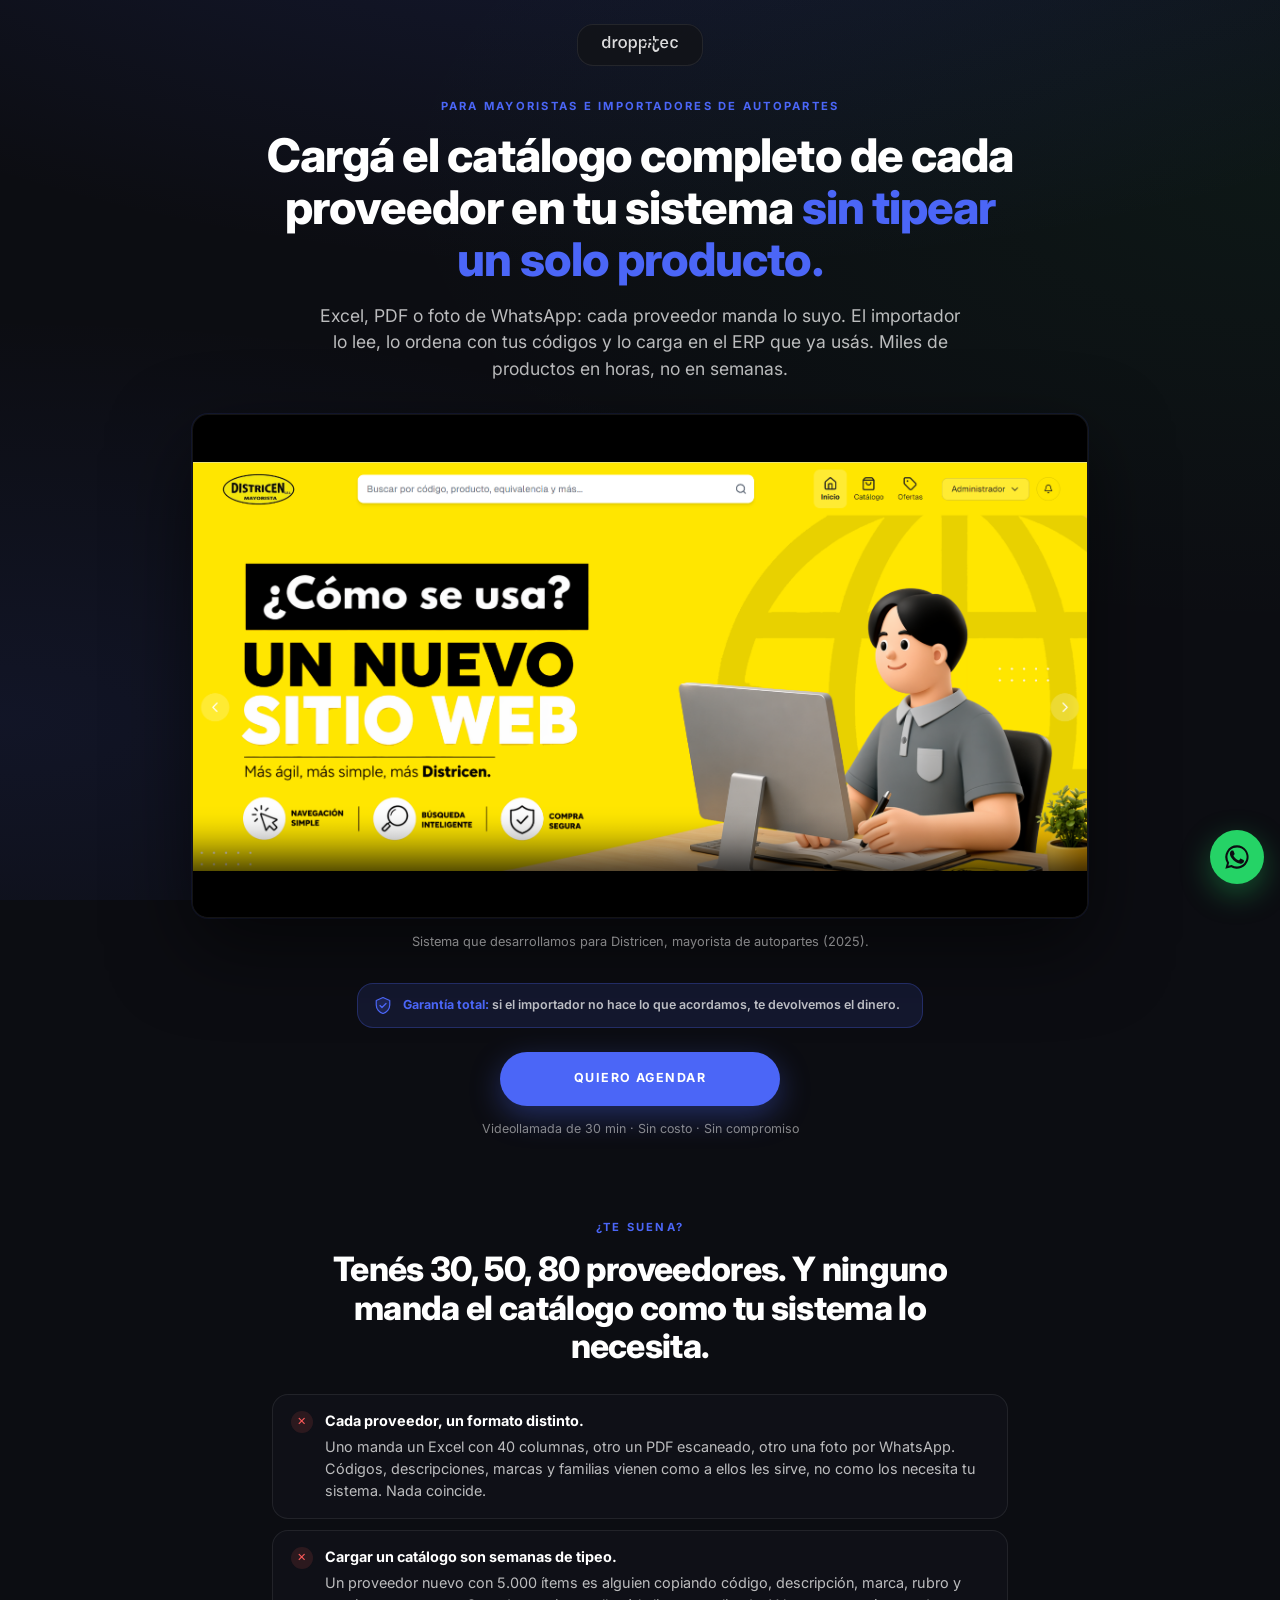
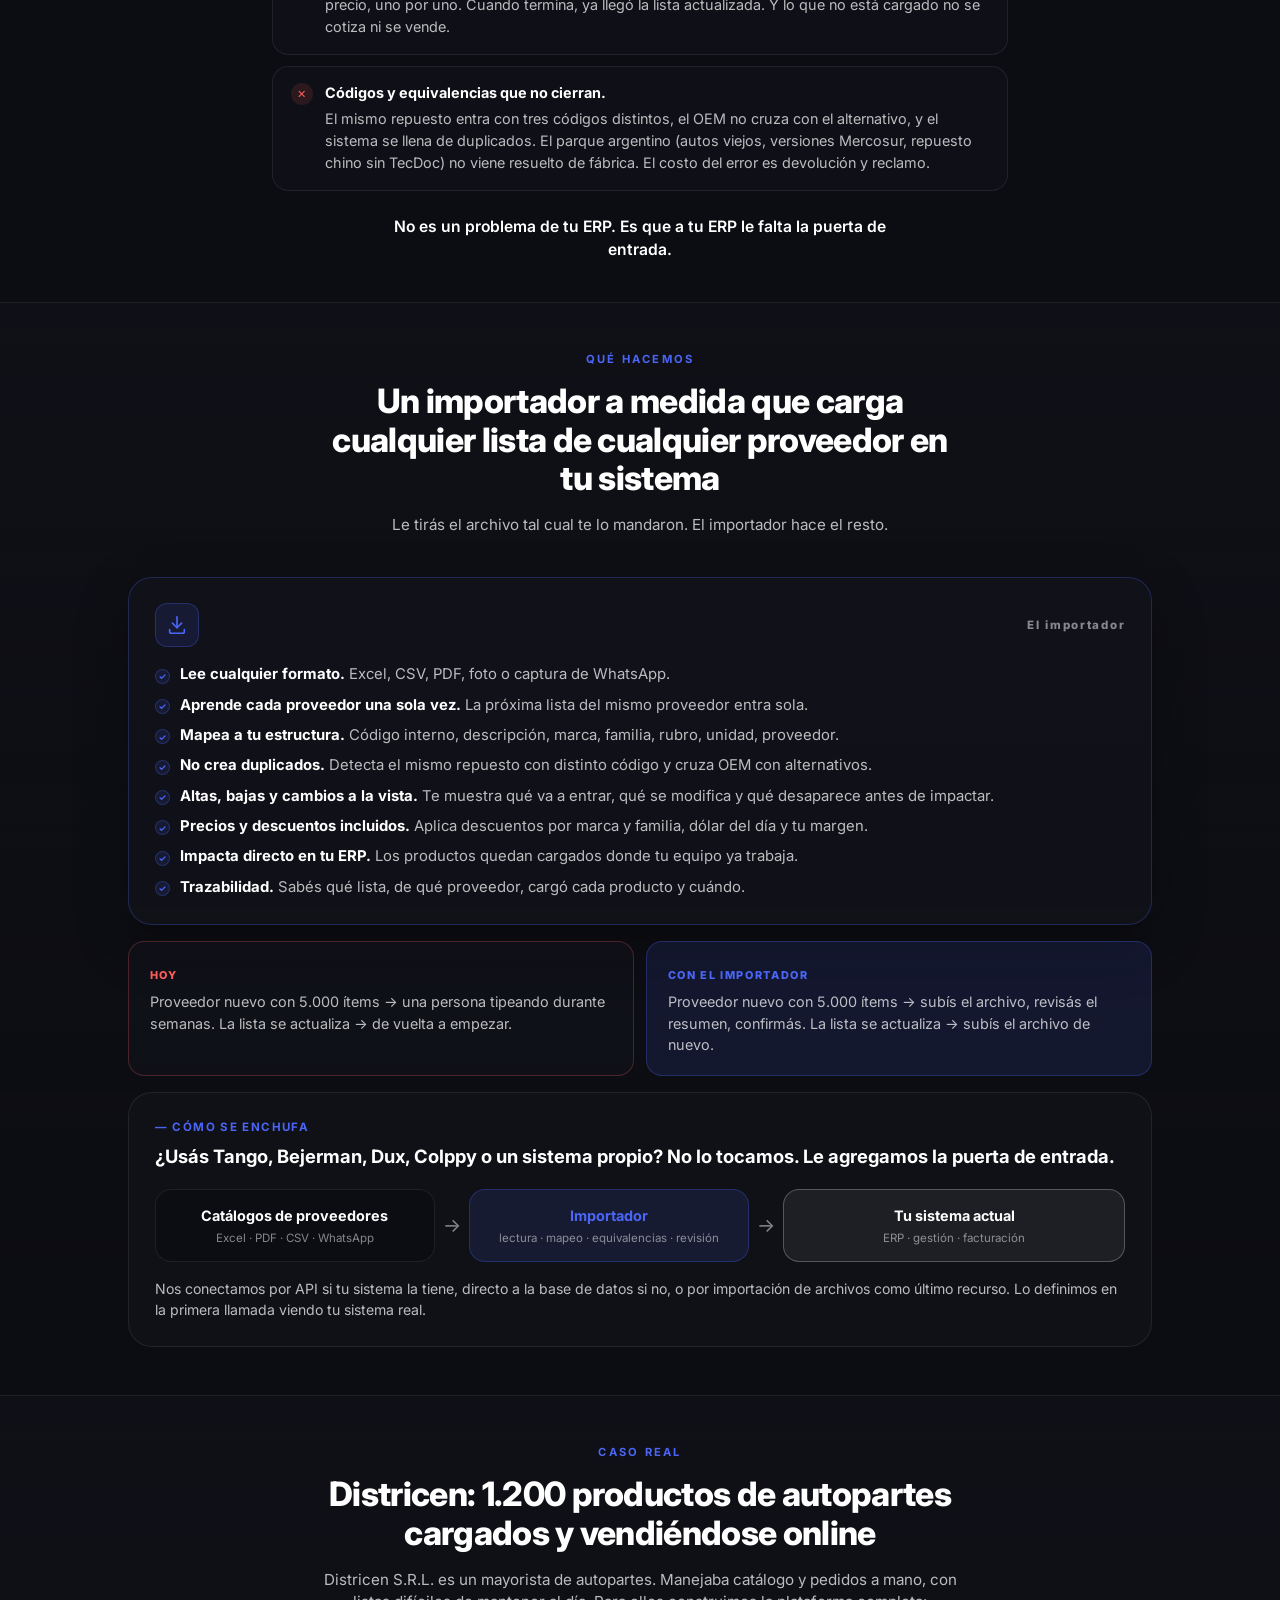
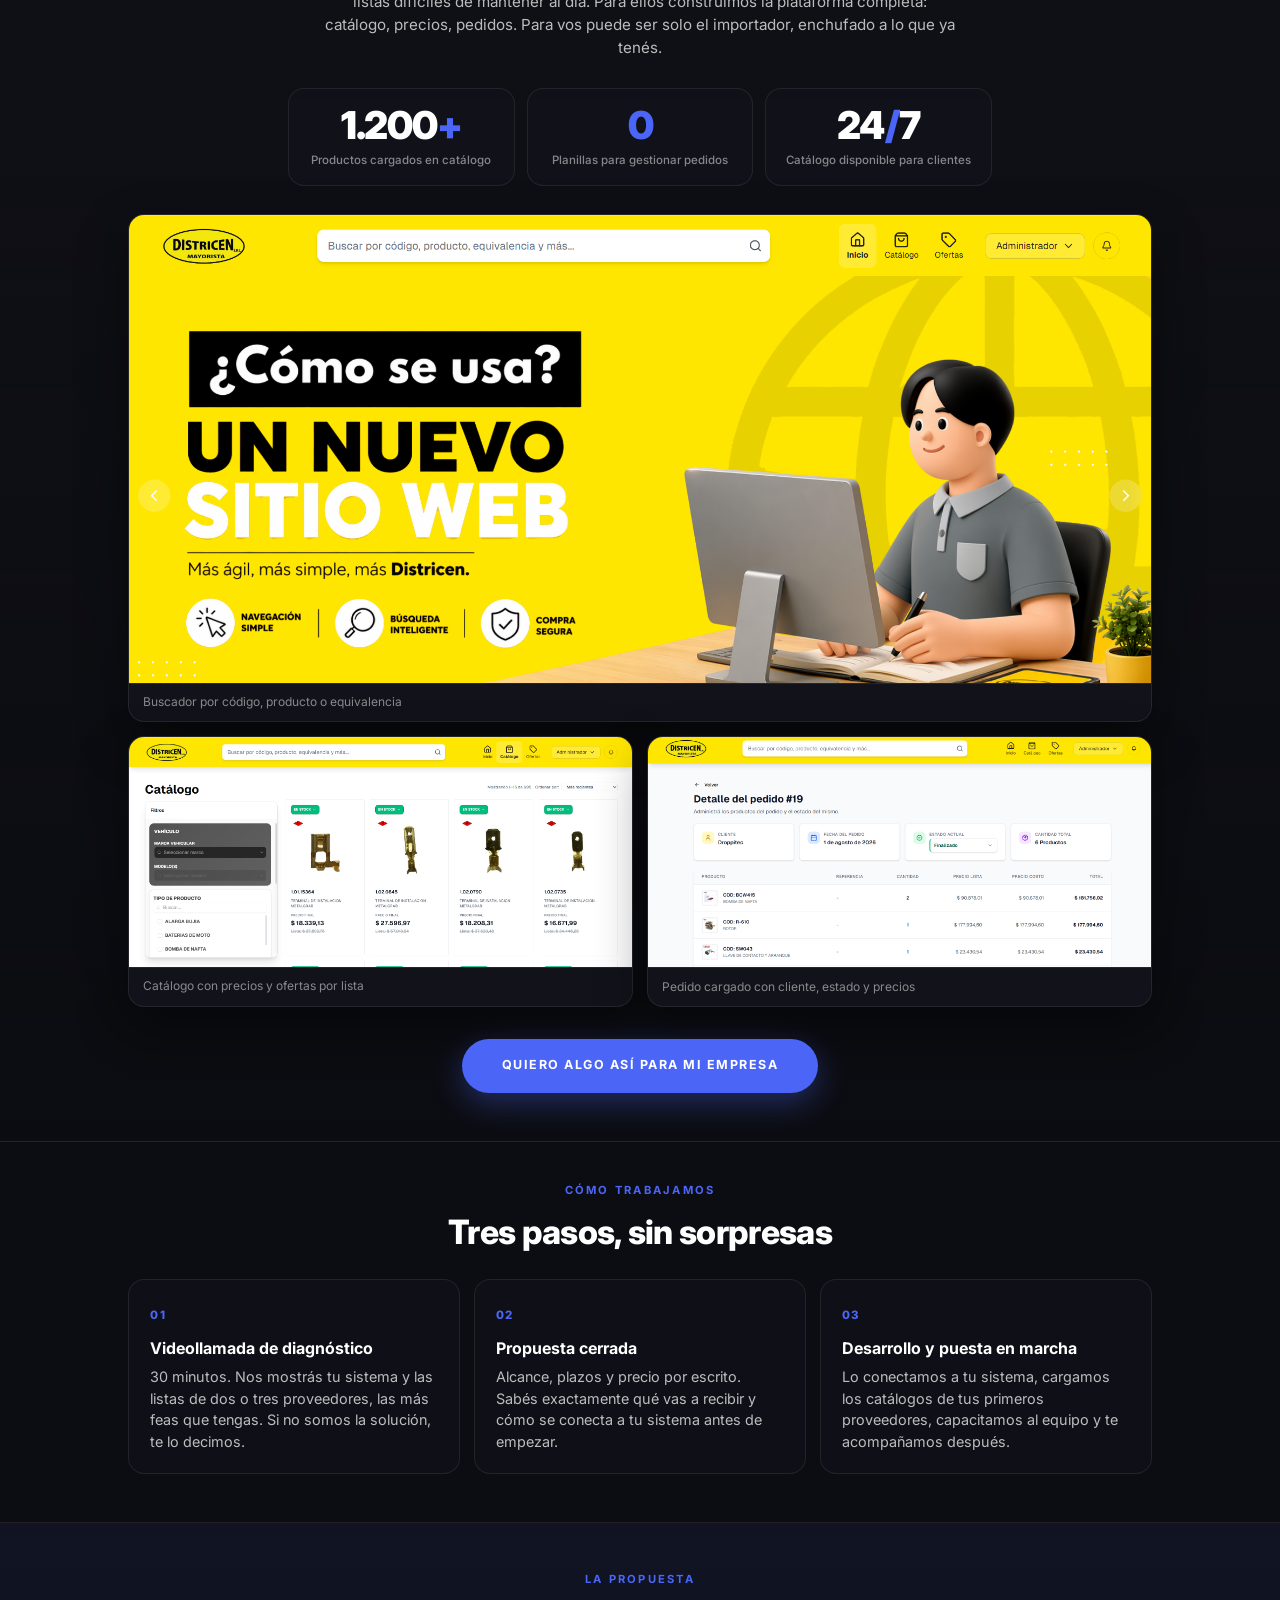
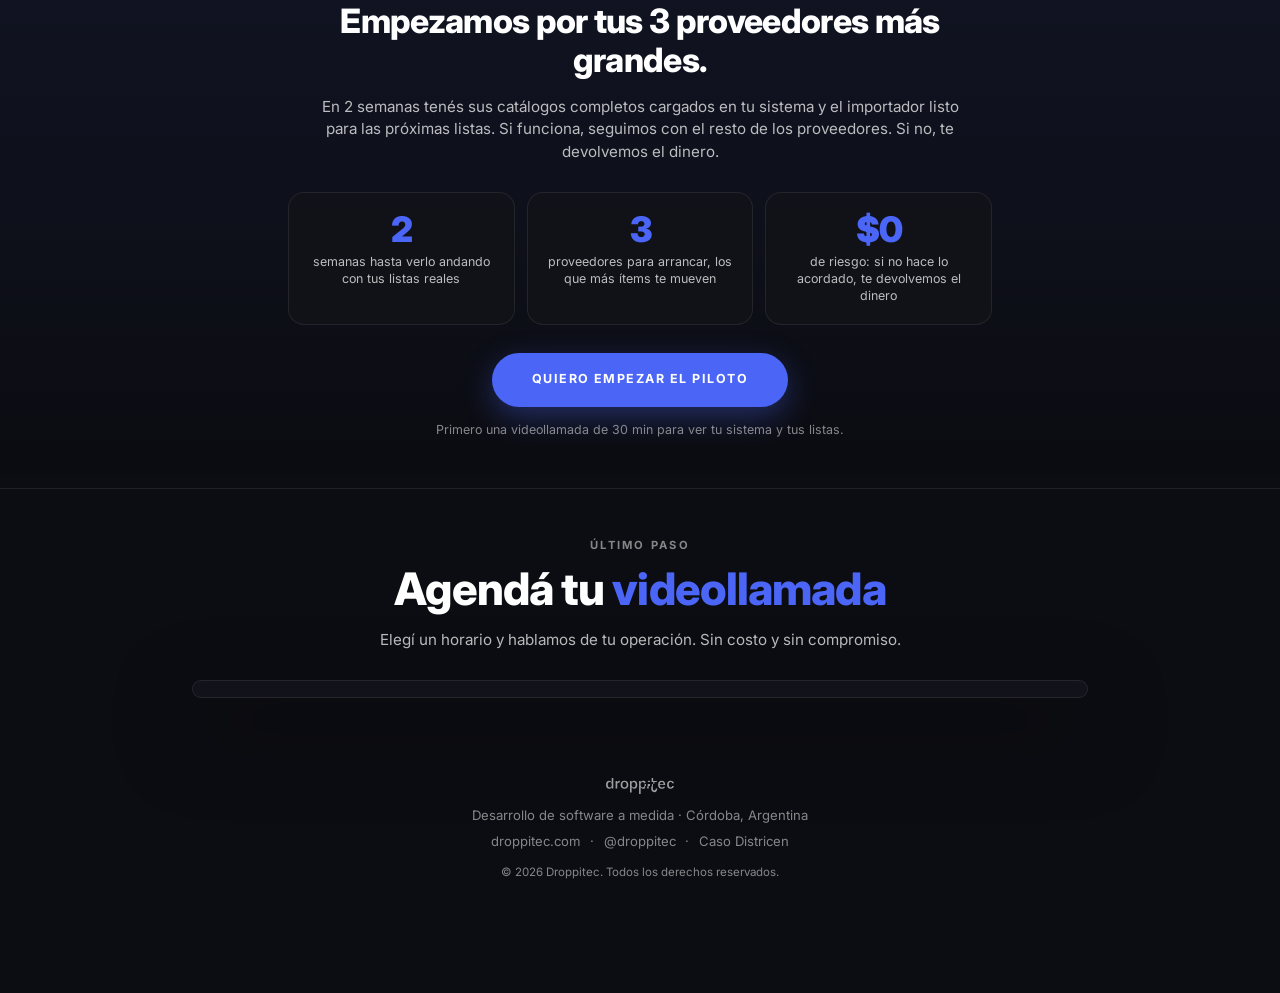
==== commit a729ab6b: "Enfocar la landing solo en el importador de catálogos de proveedores - Nuevo H1: "Cargá el catálogo " ====
--- a/index.html
+++ b/index.html
@@ -3,10 +3,10 @@
 <head>
   <meta charset="UTF-8">
   <meta name="viewport" content="width=device-width, initial-scale=1.0">
-  <title>Dejá de vender a precio viejo | Droppitec para mayoristas de autopartes</title>
-  <meta name="description" content="Actualizá las listas de todos tus proveedores en minutos y cargá los pedidos de WhatsApp directo en tu sistema. Nos acoplamos al ERP que ya usás. Desarrollado para mayoristas de autopartes.">
-  <meta property="og:title" content="Listas de proveedores y pedidos de WhatsApp, cargados solos en tu sistema | Droppitec">
-  <meta property="og:description" content="Para mayoristas de autopartes. Importador masivo de listas de precios + pedidos por WhatsApp, enchufados al ERP que ya tenés. Caso real: Districen.">
+  <title>Importador de catálogos de proveedores | Droppitec para mayoristas de autopartes</title>
+  <meta name="description" content="Cargá el catálogo completo de cada proveedor en tu sistema sin tipear un solo producto. Excel, PDF o foto: el importador lo lee, lo mapea a tus códigos y lo impacta en tu ERP. Para mayoristas de autopartes.">
+  <meta property="og:title" content="Todos los catálogos de tus proveedores, cargados en tu sistema | Droppitec">
+  <meta property="og:description" content="Importador masivo para mayoristas de autopartes. Cualquier formato, miles de productos, en el ERP que ya usás. Caso real: Districen.">
   <meta property="og:type" content="website">
   <link rel="icon" href="assets/favicon.svg" type="image/svg+xml">
   <link rel="preconnect" href="https://fonts.googleapis.com">
@@ -33,12 +33,12 @@
       <div class="inner">
         <p class="eyebrow">Para mayoristas e importadores de autopartes</p>
         <h1 class="h1">
-          Cada semana que tus listas están viejas, vendés 30.000 ítems
-          <span class="accent">a precio de la semana pasada.</span>
+          Cargá el catálogo completo de cada proveedor en tu sistema
+          <span class="accent">sin tipear un solo producto.</span>
         </h1>
         <p class="lead">
-          Actualizá todos tus proveedores en minutos y cargá los pedidos de WhatsApp sin que nadie los tipee.
-          En el sistema que ya tenés, sin migrar nada.
+          Excel, PDF o foto de WhatsApp: cada proveedor manda lo suyo. El importador lo lee, lo ordena con tus códigos
+          y lo carga en el ERP que ya usás. Miles de productos en horas, no en semanas.
         </p>
       </div>
     </section>
@@ -68,7 +68,7 @@
             <path d="M9 1.5L2.25 4.5V9C2.25 12.9 5.25 16.55 9 17.5C12.75 16.55 15.75 12.9 15.75 9V4.5L9 1.5Z" fill="rgba(75,102,247,0.18)" stroke="currentColor" stroke-width="1.2" stroke-linejoin="round"/>
             <path d="M6 9.5L8 11.5L12 7.5" stroke="currentColor" stroke-width="1.3" stroke-linecap="round" stroke-linejoin="round"/>
           </svg>
-          <p class="guarantee-title"><strong>Garantía total:</strong> si el sistema no hace lo que acordamos, te devolvemos el dinero.</p>
+          <p class="guarantee-title"><strong>Garantía total:</strong> si el importador no hace lo que acordamos, te devolvemos el dinero.</p>
         </div>
       </div>
     </section>
@@ -85,149 +85,100 @@
     <section class="section section-pains">
       <div class="inner">
         <p class="eyebrow">¿Te suena?</p>
-        <h2 class="h2">Tres agujeros por donde se va la plata en un mayorista de autopartes</h2>
+        <h2 class="h2">Tenés 30, 50, 80 proveedores. Y ninguno manda el catálogo como tu sistema lo necesita.</h2>
         <ul class="pain-list">
           <li class="pain pain-rich">
             <span class="pain-x" aria-hidden="true">✕</span>
             <div>
-              <strong>Actualizar listas de precios.</strong>
-              Cada proveedor manda un Excel o PDF distinto, por mail o WhatsApp, algunos en dólares, con descuentos
-              por marca y por familia. Actualizar 30.000 ítems es una persona full time, y aun así el mostrador vende
-              con precio viejo. Con el dólar moviéndose, vender a precio de la semana pasada es plata directa perdida.
+              <strong>Cada proveedor, un formato distinto.</strong>
+              Uno manda un Excel con 40 columnas, otro un PDF escaneado, otro una foto por WhatsApp. Códigos, descripciones,
+              marcas y familias vienen como a ellos les sirve, no como los necesita tu sistema. Nada coincide.
             </div>
           </li>
           <li class="pain pain-rich">
             <span class="pain-x" aria-hidden="true">✕</span>
             <div>
-              <strong>Catálogo y equivalencias.</strong>
-              Código OEM, alternativos, compatibilidad por modelo y motorización. El ERP lo promete, pero el crossing lo
-              tiene que cargar alguien, y el parque argentino (autos viejos, versiones Mercosur, repuesto chino sin
-              TecDoc) no viene resuelto de fábrica. El costo del error es devolución y reclamo.
+              <strong>Cargar un catálogo son semanas de tipeo.</strong>
+              Un proveedor nuevo con 5.000 ítems es alguien copiando código, descripción, marca, rubro y precio, uno por uno.
+              Cuando termina, ya llegó la lista actualizada. Y lo que no está cargado no se cotiza ni se vende.
             </div>
           </li>
           <li class="pain pain-rich">
             <span class="pain-x" aria-hidden="true">✕</span>
             <div>
-              <strong>Pedidos que entran por WhatsApp.</strong>
-              El taller o la casa de repuestos pide por WhatsApp o por teléfono, y alguien lo retipea en el sistema.
-              Errores, cero trazabilidad, y la cartera de clientes vive en el celular del vendedor, no en la empresa.
+              <strong>Códigos y equivalencias que no cierran.</strong>
+              El mismo repuesto entra con tres códigos distintos, el OEM no cruza con el alternativo, y el sistema se llena
+              de duplicados. El parque argentino (autos viejos, versiones Mercosur, repuesto chino sin TecDoc) no viene
+              resuelto de fábrica. El costo del error es devolución y reclamo.
             </div>
           </li>
         </ul>
-        <p class="pain-close">Ninguno de los tres se arregla cambiando de ERP. Se arreglan agregándole a tu sistema las piezas que le faltan.</p>
-      </div>
-    </section>
-
-    <!-- CALCULATOR -->
-    <section class="section section-calc" id="calculadora">
-      <div class="inner">
-        <p class="eyebrow">Hacé la cuenta</p>
-        <h2 class="h2">¿Cuánta plata dejás en la calle por vender con precio viejo?</h2>
-        <p class="lead lead-sm">Tres números tuyos. Sin mail, sin registro.</p>
-
-        <form class="calc" id="calc" novalidate>
-          <label class="calc-field">
-            <span class="calc-label">Facturación mensual</span>
-            <span class="calc-input-wrap"><span class="calc-prefix">$</span><input type="text" inputmode="numeric" id="calc-rev" value="50.000.000" autocomplete="off"></span>
-          </label>
-          <label class="calc-field">
-            <span class="calc-label">Cuánto subieron tus costos este mes</span>
-            <span class="calc-input-wrap"><input type="text" inputmode="decimal" id="calc-pct" value="4" autocomplete="off"><span class="calc-suffix">%</span></span>
-          </label>
-          <label class="calc-field">
-            <span class="calc-label">Días que tardás en actualizar las listas</span>
-            <span class="calc-input-wrap"><input type="text" inputmode="numeric" id="calc-days" value="7" autocomplete="off"><span class="calc-suffix">días</span></span>
-          </label>
-        </form>
-
-        <div class="calc-result">
-          <span class="calc-result-label">Estás dejando aproximadamente</span>
-          <span class="calc-result-value" id="calc-out">$ 0</span>
-          <span class="calc-result-sub">por mes, vendiendo a precio viejo. Sin contar las horas de carga ni los errores de retipeo.</span>
-        </div>
-        <p class="calc-note">Estimación: facturación × suba de costos × (días de atraso / 30). Es conservadora: asume que actualizás una sola vez por mes.</p>
-        <a class="btn" href="#agendar">Quiero dejar de perder eso</a>
-      </div>
-    </section>
-
-    <!-- SOLUTIONS -->
+        <p class="pain-close">No es un problema de tu ERP. Es que a tu ERP le falta la puerta de entrada.</p>
+      </div>
+    </section>
+
+    <!-- SOLUTION -->
     <section class="section section-solutions" id="solucion">
       <div class="inner inner-wide">
         <p class="eyebrow">Qué hacemos</p>
-        <h2 class="h2">Dos piezas a medida, acopladas al sistema que ya tenés</h2>
-
-        <div class="solutions">
+        <h2 class="h2">Un importador a medida que carga cualquier lista de cualquier proveedor en tu sistema</h2>
+        <p class="lead lead-sm">Le tirás el archivo tal cual te lo mandaron. El importador hace el resto.</p>
+
+        <div class="solutions solutions-single">
           <article class="solution">
             <div class="solution-head">
               <div class="feature-icon" aria-hidden="true">
                 <svg viewBox="0 0 24 24" fill="none" stroke="currentColor" stroke-width="1.8" stroke-linecap="round" stroke-linejoin="round"><path d="M12 3v12"/><path d="m7 10 5 5 5-5"/><path d="M4 17v2a2 2 0 0 0 2 2h12a2 2 0 0 0 2-2v-2"/></svg>
               </div>
-              <span class="solution-num">01</span>
-            </div>
-            <h3 class="solution-title">Importador masivo de listas de proveedores</h3>
-            <p class="solution-text">
-              Le tirás la lista tal cual te la mandó el proveedor (Excel, PDF, CSV, foto de WhatsApp) y el importador
-              hace el resto:
-            </p>
-            <ul class="check-list">
-              <li>Reconoce el formato de cada proveedor y lo mapea a tus códigos internos</li>
-              <li>Aplica descuentos por marca y familia, dólar del día y tu margen</li>
-              <li>Cruza equivalencias: OEM, alternativos, compatibilidad por modelo</li>
-              <li>Te muestra qué cambió (precios, altas, bajas) antes de impactar</li>
-              <li>Actualiza tu sistema. 30.000 ítems en minutos, no en una semana</li>
+              <span class="solution-num">El importador</span>
+            </div>
+            <ul class="check-list check-list-2col">
+              <li><strong>Lee cualquier formato.</strong> Excel, CSV, PDF, foto o captura de WhatsApp.</li>
+              <li><strong>Aprende cada proveedor una sola vez.</strong> La próxima lista del mismo proveedor entra sola.</li>
+              <li><strong>Mapea a tu estructura.</strong> Código interno, descripción, marca, familia, rubro, unidad, proveedor.</li>
+              <li><strong>No crea duplicados.</strong> Detecta el mismo repuesto con distinto código y cruza OEM con alternativos.</li>
+              <li><strong>Altas, bajas y cambios a la vista.</strong> Te muestra qué va a entrar, qué se modifica y qué desaparece antes de impactar.</li>
+              <li><strong>Precios y descuentos incluidos.</strong> Aplica descuentos por marca y familia, dólar del día y tu margen.</li>
+              <li><strong>Impacta directo en tu ERP.</strong> Los productos quedan cargados donde tu equipo ya trabaja.</li>
+              <li><strong>Trazabilidad.</strong> Sabés qué lista, de qué proveedor, cargó cada producto y cuándo.</li>
             </ul>
           </article>
-
-          <article class="solution">
-            <div class="solution-head">
-              <div class="feature-icon" aria-hidden="true">
-                <svg viewBox="0 0 24 24" fill="none" stroke="currentColor" stroke-width="1.8" stroke-linecap="round" stroke-linejoin="round"><path d="M21 12a8 8 0 0 1-11.6 7.1L4 21l1.9-5.4A8 8 0 1 1 21 12z"/><path d="M8.5 12h.01M12 12h.01M15.5 12h.01"/></svg>
-              </div>
-              <span class="solution-num">02</span>
-            </div>
-            <h3 class="solution-title">Pedidos por WhatsApp cargados en tu sistema, sin retipear</h3>
-            <p class="solution-text">
-              Tus clientes siguen pidiendo por WhatsApp como siempre: texto, audio o foto. Lo que cambia es del lado
-              tuyo:
-            </p>
-            <ul class="check-list">
-              <li>El pedido aparece cargado en tu sistema con cliente, precios y stock. El vendedor solo confirma</li>
-              <li>El número es de la empresa, no del vendedor: la cartera vuelve a ser tuya</li>
-              <li>Cero retipeo, cero errores de código</li>
-              <li>Si un código no matchea o falta un dato, le pregunta al cliente solo</li>
-              <li>Cada pedido queda trazado: quién pidió, cuándo, qué y a qué precio</li>
-            </ul>
-          </article>
+        </div>
+
+        <div class="before-after">
+          <div class="ba-col ba-before">
+            <span class="ba-label">Hoy</span>
+            <p class="ba-text">Proveedor nuevo con 5.000 ítems → una persona tipeando durante semanas. La lista se actualiza → de vuelta a empezar.</p>
+          </div>
+          <div class="ba-col ba-after">
+            <span class="ba-label">Con el importador</span>
+            <p class="ba-text">Proveedor nuevo con 5.000 ítems → subís el archivo, revisás el resumen, confirmás. La lista se actualiza → subís el archivo de nuevo.</p>
+          </div>
         </div>
 
         <!-- INTEGRATION FLOW -->
         <div class="flow-card">
           <p class="case-kicker">— Cómo se enchufa</p>
-          <h3 class="h3">¿Usás Tango, Bejerman, Dux, Colppy o un sistema propio? No lo tocamos. Le agregamos lo que le falta.</h3>
+          <h3 class="h3">¿Usás Tango, Bejerman, Dux, Colppy o un sistema propio? No lo tocamos. Le agregamos la puerta de entrada.</h3>
           <div class="flow">
             <div class="flow-node">
-              <span class="flow-label">Listas de proveedores</span>
+              <span class="flow-label">Catálogos de proveedores</span>
               <span class="flow-sub">Excel · PDF · CSV · WhatsApp</span>
             </div>
             <span class="flow-arrow" aria-hidden="true">→</span>
             <div class="flow-node flow-node-accent">
               <span class="flow-label">Importador</span>
-              <span class="flow-sub">mapeo · precios · equivalencias</span>
+              <span class="flow-sub">lectura · mapeo · equivalencias · revisión</span>
             </div>
             <span class="flow-arrow" aria-hidden="true">→</span>
             <div class="flow-node flow-node-main">
               <span class="flow-label">Tu sistema actual</span>
               <span class="flow-sub">ERP · gestión · facturación</span>
             </div>
-            <span class="flow-arrow" aria-hidden="true">←</span>
-            <div class="flow-node flow-node-accent">
-              <span class="flow-label">Canal WhatsApp</span>
-              <span class="flow-sub">pedidos · clientes · confirmación</span>
-            </div>
           </div>
           <p class="flow-note">
-            Nos conectamos por API si tu sistema la tiene, directo a la base de datos si no, o por importación/exportación
-            de archivos como último recurso. Lo definimos en la primera llamada viendo tu sistema real.
+            Nos conectamos por API si tu sistema la tiene, directo a la base de datos si no, o por importación de archivos
+            como último recurso. Lo definimos en la primera llamada viendo tu sistema real.
           </p>
         </div>
       </div>
@@ -237,25 +188,25 @@
     <section class="section section-case" id="districen">
       <div class="inner inner-wide">
         <p class="eyebrow">Caso real</p>
-        <h2 class="h2">Districen: catálogo, precios y pedidos mayoristas en una sola plataforma</h2>
+        <h2 class="h2">Districen: 1.200 productos de autopartes cargados y vendiéndose online</h2>
         <p class="lead lead-sm">
-          Districen S.R.L. es un mayorista de autopartes. Manejaba catálogo y pedidos a mano, con listas de precios
-          difíciles de mantener al día. Para ellos construimos la plataforma completa. Para vos puede ser solo la pieza
-          que te falta, enchufada a lo que ya tenés.
+          Districen S.R.L. es un mayorista de autopartes. Manejaba catálogo y pedidos a mano, con listas difíciles de
+          mantener al día. Para ellos construimos la plataforma completa: catálogo, precios, pedidos. Para vos puede ser
+          solo el importador, enchufado a lo que ya tenés.
         </p>
 
         <div class="metrics">
           <div class="metric">
             <span class="metric-value">1.200<span class="accent">+</span></span>
-            <span class="metric-label">Productos con precio al día</span>
+            <span class="metric-label">Productos cargados en catálogo</span>
           </div>
           <div class="metric">
             <span class="metric-value"><span class="accent">0</span></span>
-            <span class="metric-label">Pedidos retipeados a mano</span>
+            <span class="metric-label">Planillas para gestionar pedidos</span>
           </div>
           <div class="metric">
             <span class="metric-value">24<span class="accent">/</span>7</span>
-            <span class="metric-label">Pedidos fuera de horario</span>
+            <span class="metric-label">Catálogo disponible para clientes</span>
           </div>
         </div>
 
@@ -287,17 +238,17 @@
           <li class="step">
             <span class="step-num">01</span>
             <h3 class="step-title">Videollamada de diagnóstico</h3>
-            <p class="step-text">30 minutos. Nos mostrás tu sistema actual, cómo te llegan las listas y cómo entran los pedidos hoy. Si no somos la solución, te lo decimos.</p>
+            <p class="step-text">30 minutos. Nos mostrás tu sistema y las listas de dos o tres proveedores, las más feas que tengas. Si no somos la solución, te lo decimos.</p>
           </li>
           <li class="step">
             <span class="step-num">02</span>
             <h3 class="step-title">Propuesta cerrada</h3>
-            <p class="step-text">Alcance, plazos y precio por escrito. Sabés exactamente qué vas a recibir y cómo se conecta a lo tuyo antes de empezar.</p>
+            <p class="step-text">Alcance, plazos y precio por escrito. Sabés exactamente qué vas a recibir y cómo se conecta a tu sistema antes de empezar.</p>
           </li>
           <li class="step">
             <span class="step-num">03</span>
             <h3 class="step-title">Desarrollo y puesta en marcha</h3>
-            <p class="step-text">Lo conectamos a tu sistema, cargamos las listas de tus proveedores, capacitamos al equipo y te acompañamos después del lanzamiento.</p>
+            <p class="step-text">Lo conectamos a tu sistema, cargamos los catálogos de tus primeros proveedores, capacitamos al equipo y te acompañamos después.</p>
           </li>
         </ol>
       </div>
@@ -309,8 +260,8 @@
         <p class="eyebrow">La propuesta</p>
         <h2 class="h2">Empezamos por tus 3 proveedores más grandes.</h2>
         <p class="lead lead-sm">
-          En 2 semanas tenés el importador andando con esas listas, conectado a tu sistema. Si funciona, seguimos con
-          el resto de los proveedores y con WhatsApp. Si no, te devolvemos el dinero.
+          En 2 semanas tenés sus catálogos completos cargados en tu sistema y el importador listo para las próximas
+          listas. Si funciona, seguimos con el resto de los proveedores. Si no, te devolvemos el dinero.
         </p>
         <div class="offer-grid">
           <div class="offer-item">
--- a/styles.css
+++ b/styles.css
@@ -351,6 +351,47 @@
 
 .solution-text { font-size: 0.93rem; color: var(--text-2); margin-bottom: 0.9rem; }
 
+.solutions-single { grid-template-columns: 1fr; }
+
+.check-list-2col { display: grid; grid-template-columns: 1fr; gap: 0.7rem 1.5rem; }
+@media (min-width: 720px) { .check-list-2col { grid-template-columns: 1fr 1fr; } }
+.check-list-2col li strong { color: var(--text); font-weight: 700; }
+
+/* ─── Before / after ─────────────────────────────── */
+.before-after {
+  display: grid;
+  grid-template-columns: 1fr;
+  gap: 0.75rem;
+  width: 100%;
+  margin-top: 1rem;
+  text-align: left;
+}
+
+@media (min-width: 720px) { .before-after { grid-template-columns: 1fr 1fr; } }
+
+.ba-col {
+  padding: 1.2rem 1.3rem;
+  border-radius: var(--radius);
+  border: 1px solid var(--border);
+  background: rgba(18, 19, 26, 0.7);
+}
+
+.ba-before { border-color: rgba(255, 92, 92, 0.25); }
+.ba-after { border-color: var(--accent-border); background: var(--accent-soft); }
+
+.ba-label {
+  display: inline-block;
+  font-size: 0.68rem;
+  font-weight: 800;
+  letter-spacing: 0.15em;
+  text-transform: uppercase;
+  margin-bottom: 0.5rem;
+}
+
+.ba-before .ba-label { color: var(--danger); }
+.ba-after .ba-label { color: var(--accent); }
+.ba-text { font-size: 0.9rem; color: var(--text-2); }
+
 /* ─── Integration flow ───────────────────────────── */
 .flow-card {
   width: 100%;
@@ -685,91 +726,6 @@
 .thanks-back a { color: var(--text-2); }
 .thanks-back a:hover { color: var(--text); }
 
-/* ─── Calculator ─────────────────────────────────── */
-.section-calc {
-  padding-top: 3rem;
-  padding-bottom: 3rem;
-  border-top: 1px solid var(--border);
-}
-
-.calc {
-  display: grid;
-  grid-template-columns: 1fr;
-  gap: 0.75rem;
-  width: 100%;
-  max-width: 44rem;
-  text-align: left;
-}
-
-@media (min-width: 720px) { .calc { grid-template-columns: repeat(3, 1fr); } }
-
-.calc-field {
-  display: flex;
-  flex-direction: column;
-  gap: 0.45rem;
-  padding: 1rem;
-  border: 1px solid var(--border);
-  border-radius: var(--radius);
-  background: rgba(18, 19, 26, 0.9);
-}
-
-.calc-label { font-size: 0.75rem; font-weight: 600; color: var(--text-3); line-height: 1.3; }
-
-.calc-input-wrap {
-  display: flex;
-  align-items: center;
-  gap: 0.35rem;
-  border-bottom: 1px solid rgba(255, 255, 255, 0.18);
-  padding-bottom: 0.25rem;
-  transition: border-color 0.2s;
-}
-
-.calc-input-wrap:focus-within { border-color: var(--accent); }
-
-.calc-prefix, .calc-suffix { font-size: 0.95rem; font-weight: 600; color: var(--text-3); }
-
-.calc input {
-  width: 100%;
-  min-width: 0;
-  background: transparent;
-  border: 0;
-  outline: 0;
-  color: var(--text);
-  font-family: var(--font);
-  font-size: 1.25rem;
-  font-weight: 700;
-  padding: 0;
-}
-
-.calc-result {
-  display: flex;
-  flex-direction: column;
-  align-items: center;
-  gap: 0.35rem;
-  width: 100%;
-  max-width: 44rem;
-  margin-top: 1rem;
-  padding: 1.6rem 1.25rem;
-  border: 1px solid var(--accent-border);
-  border-radius: var(--radius-lg);
-  background: var(--accent-soft);
-}
-
-.calc-result-label { font-size: 0.8rem; font-weight: 600; color: var(--text-2); }
-
-.calc-result-value {
-  font-size: clamp(2rem, 7vw, 3.4rem);
-  font-weight: 900;
-  letter-spacing: -0.03em;
-  line-height: 1;
-  color: var(--accent);
-  font-variant-numeric: tabular-nums;
-}
-
-.calc-result-sub { font-size: 0.82rem; color: var(--text-2); max-width: 30rem; }
-
-.calc-note { margin-top: 0.9rem; margin-bottom: 1.5rem; font-size: 0.75rem; color: var(--text-3); max-width: 34rem; }
-
 /* ─── Offer ──────────────────────────────────────── */
 .section-offer {
   padding-top: 3rem;
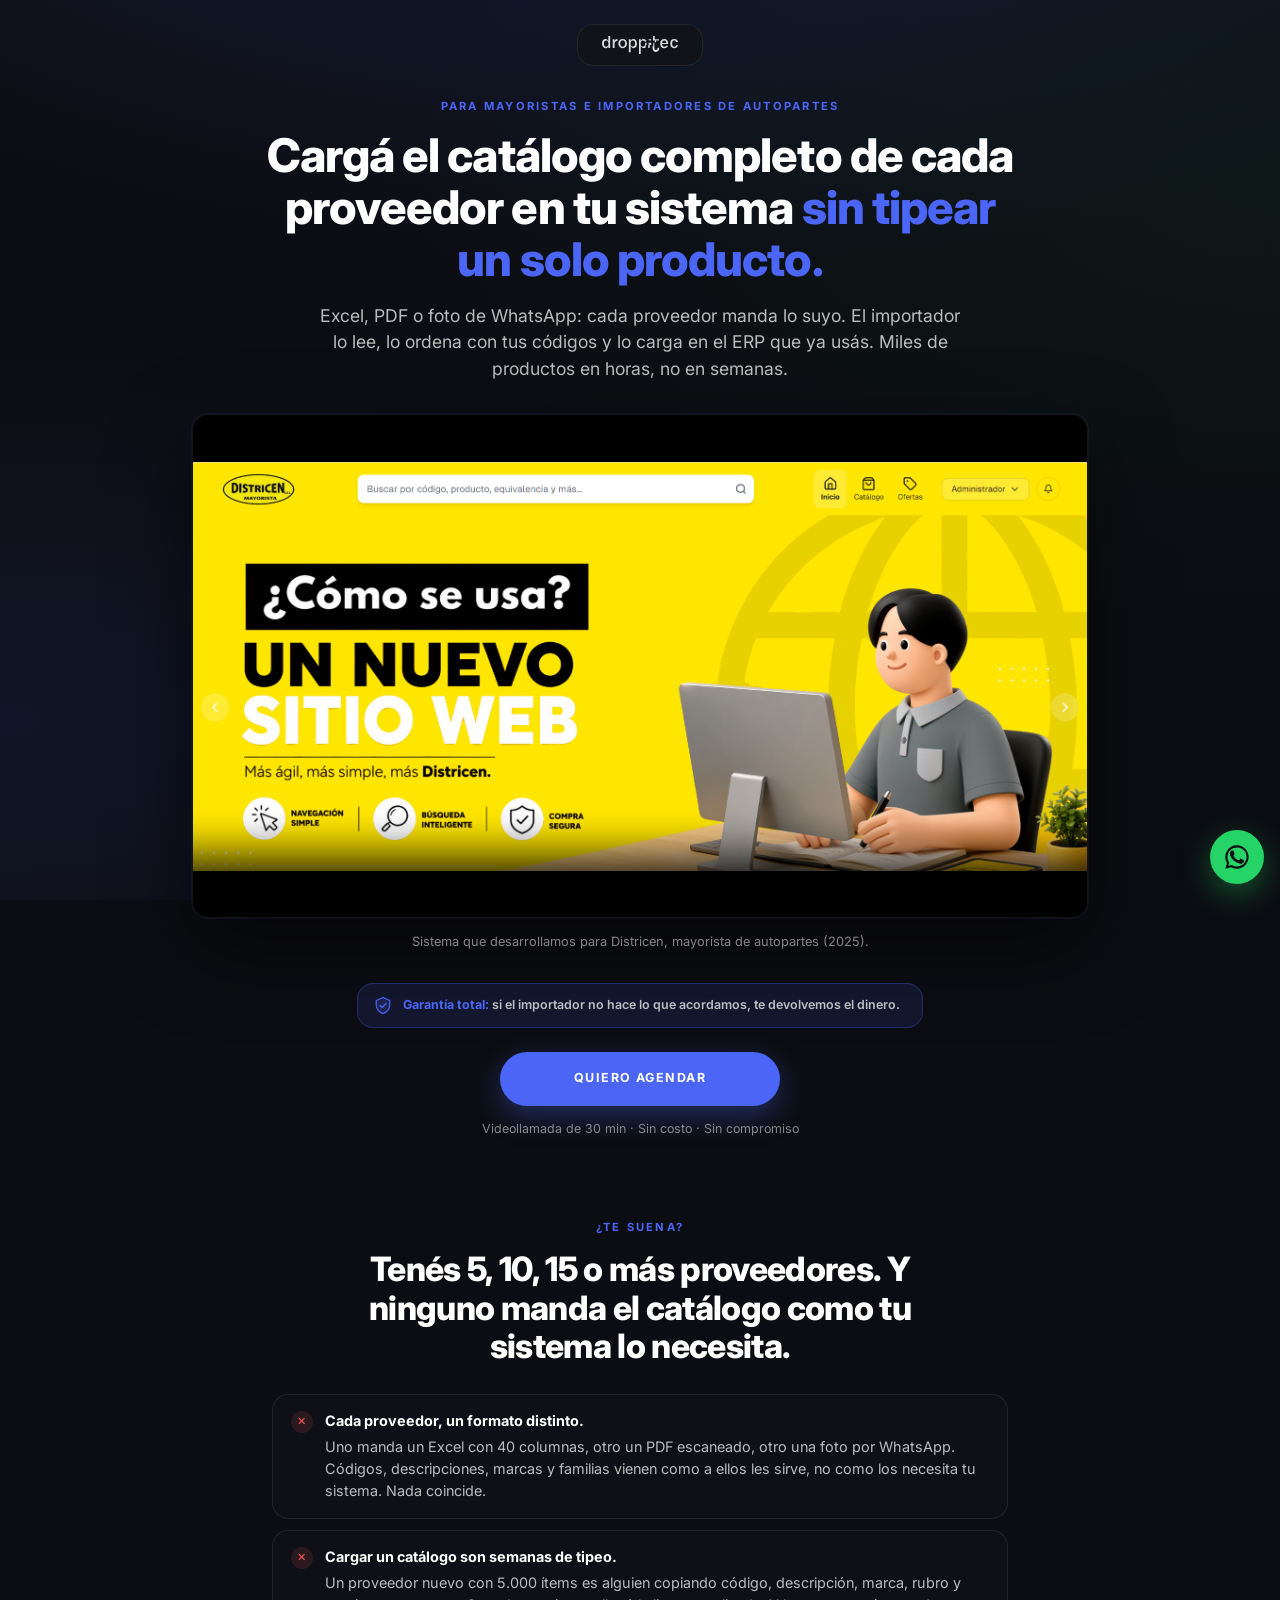
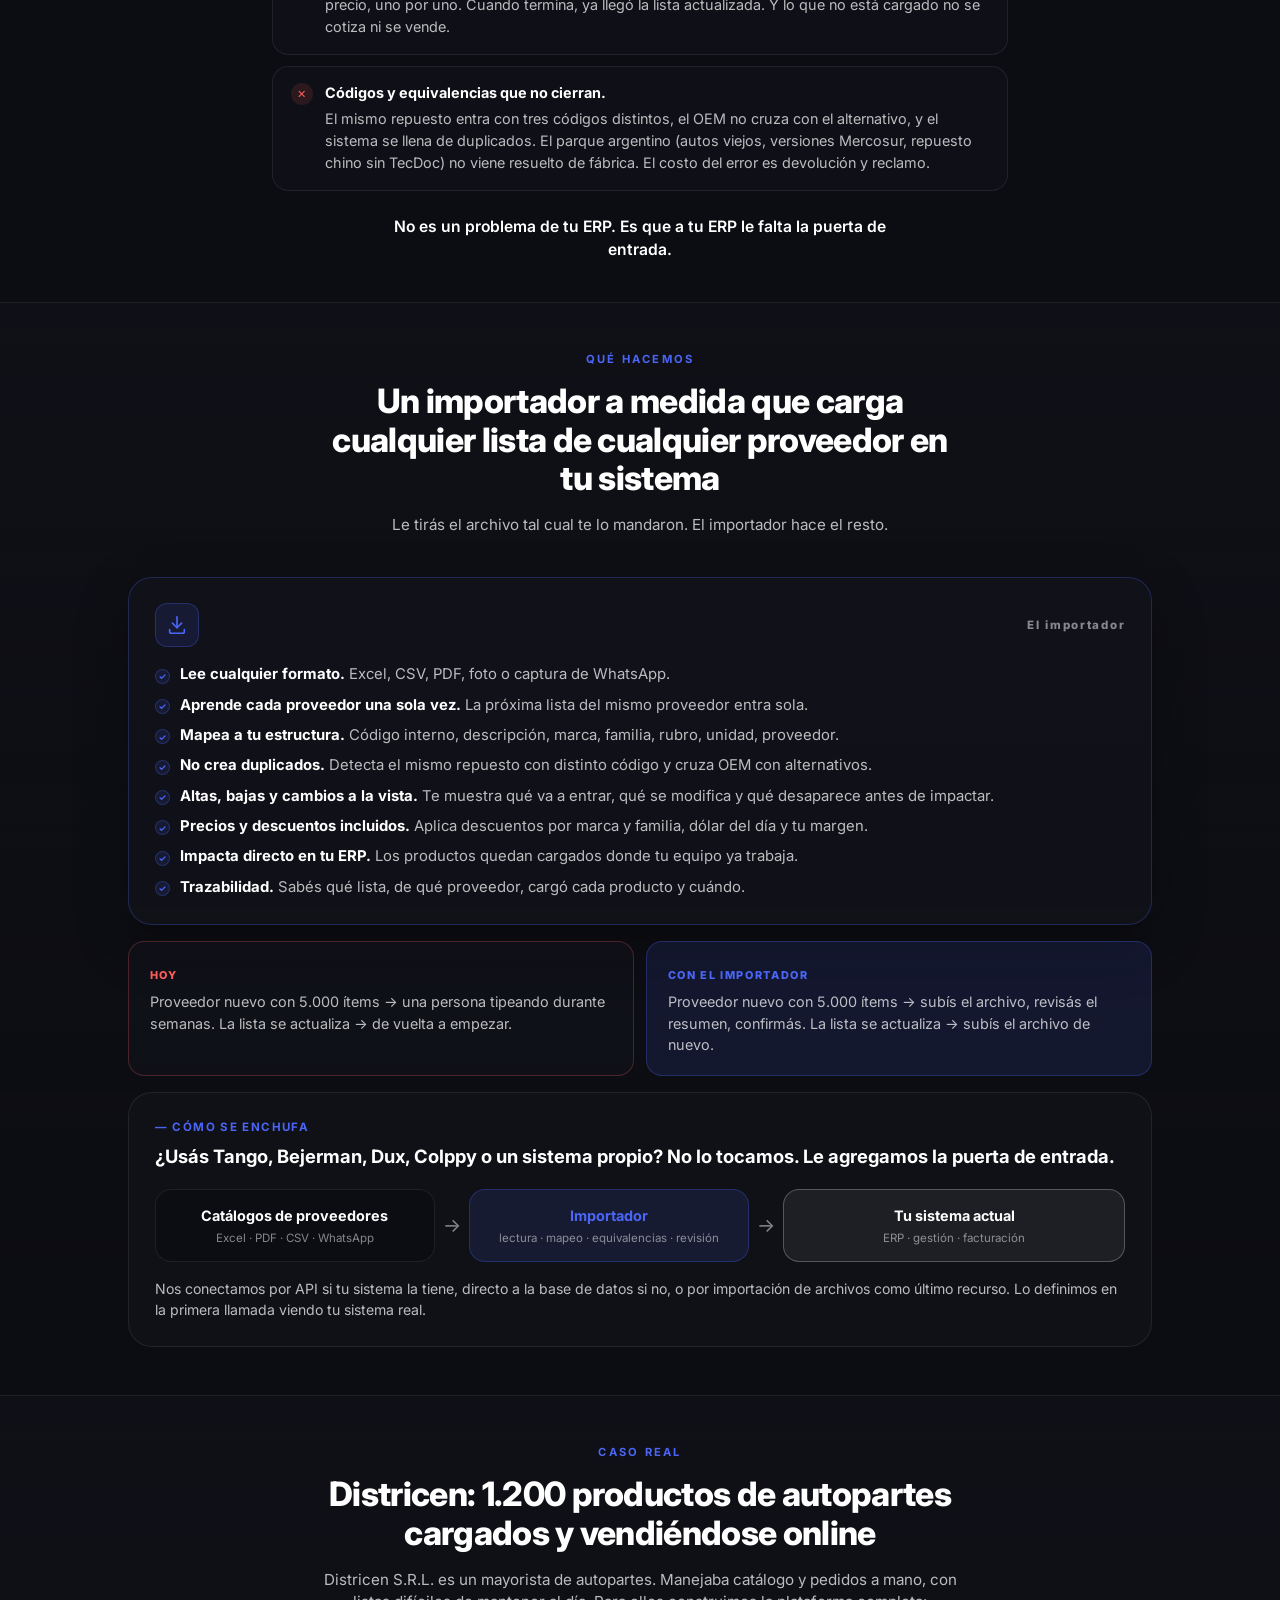
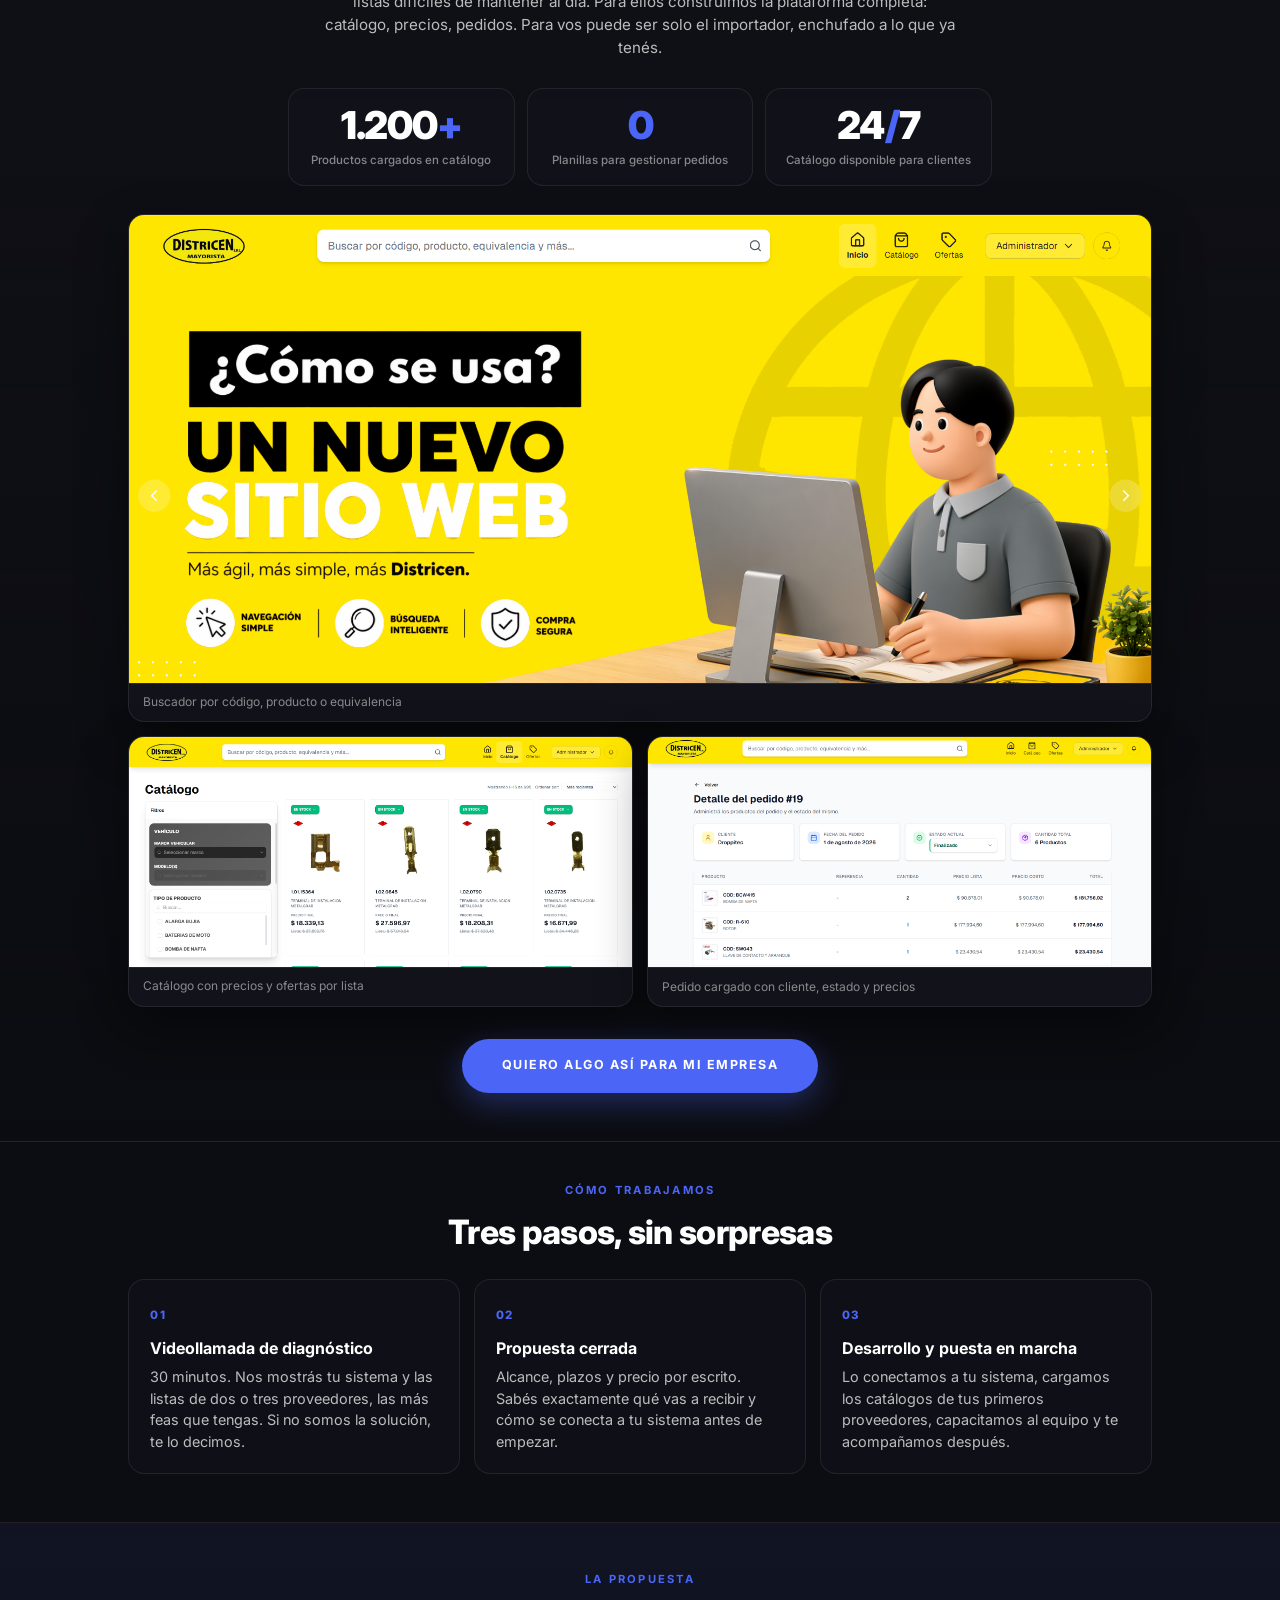
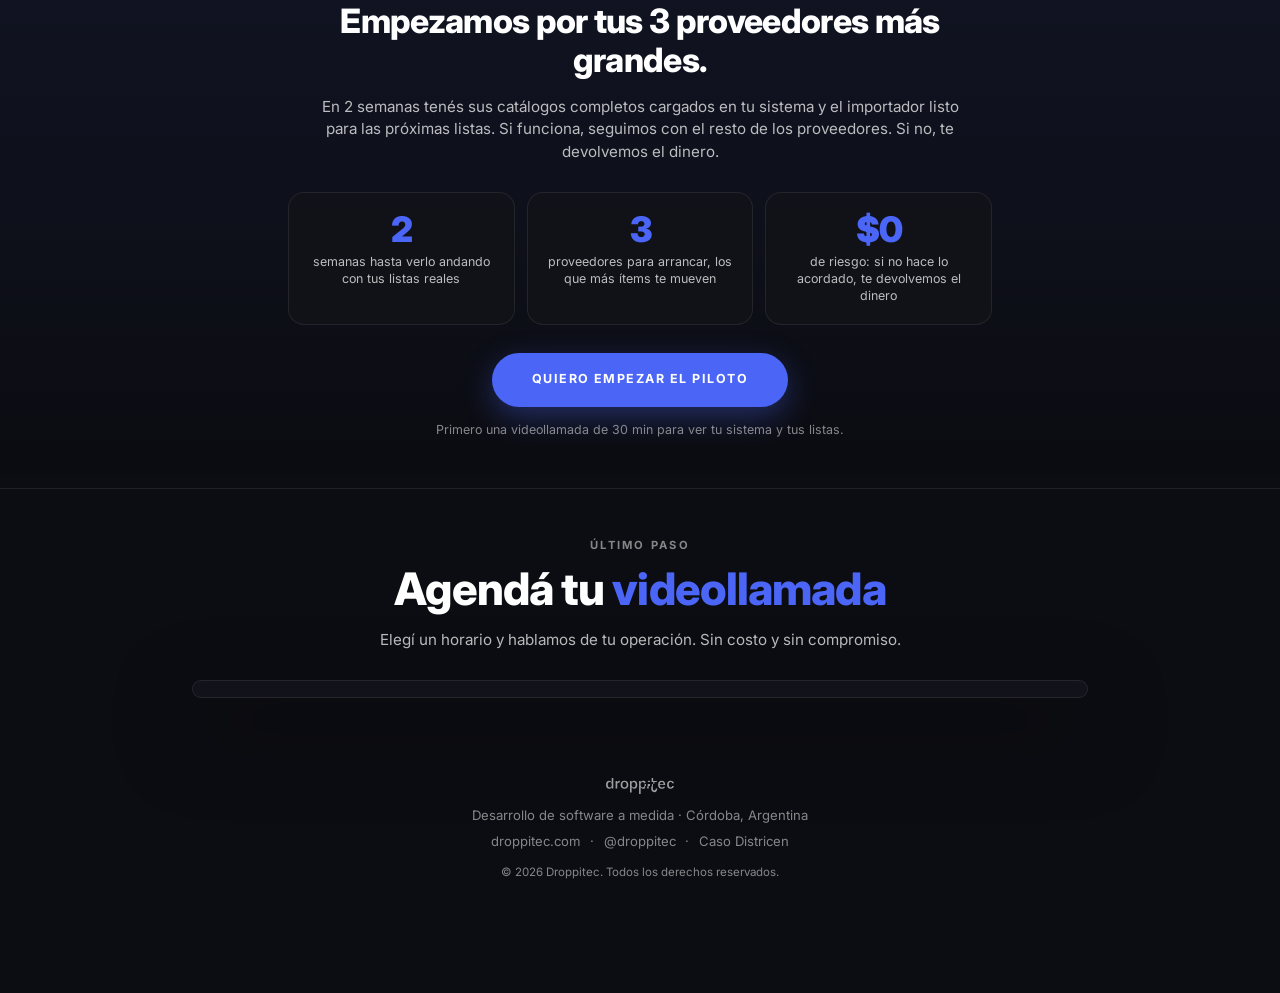
==== commit 4eebec58: "Ajustar rango de proveedores en el título de dolores Co-Authored-By: Claude Opus 5 <noreply@anthropi" ====
--- a/index.html
+++ b/index.html
@@ -85,7 +85,7 @@
     <section class="section section-pains">
       <div class="inner">
         <p class="eyebrow">¿Te suena?</p>
-        <h2 class="h2">Tenés 30, 50, 80 proveedores. Y ninguno manda el catálogo como tu sistema lo necesita.</h2>
+        <h2 class="h2">Tenés 5, 10, 15 o más proveedores. Y ninguno manda el catálogo como tu sistema lo necesita.</h2>
         <ul class="pain-list">
           <li class="pain pain-rich">
             <span class="pain-x" aria-hidden="true">✕</span>
